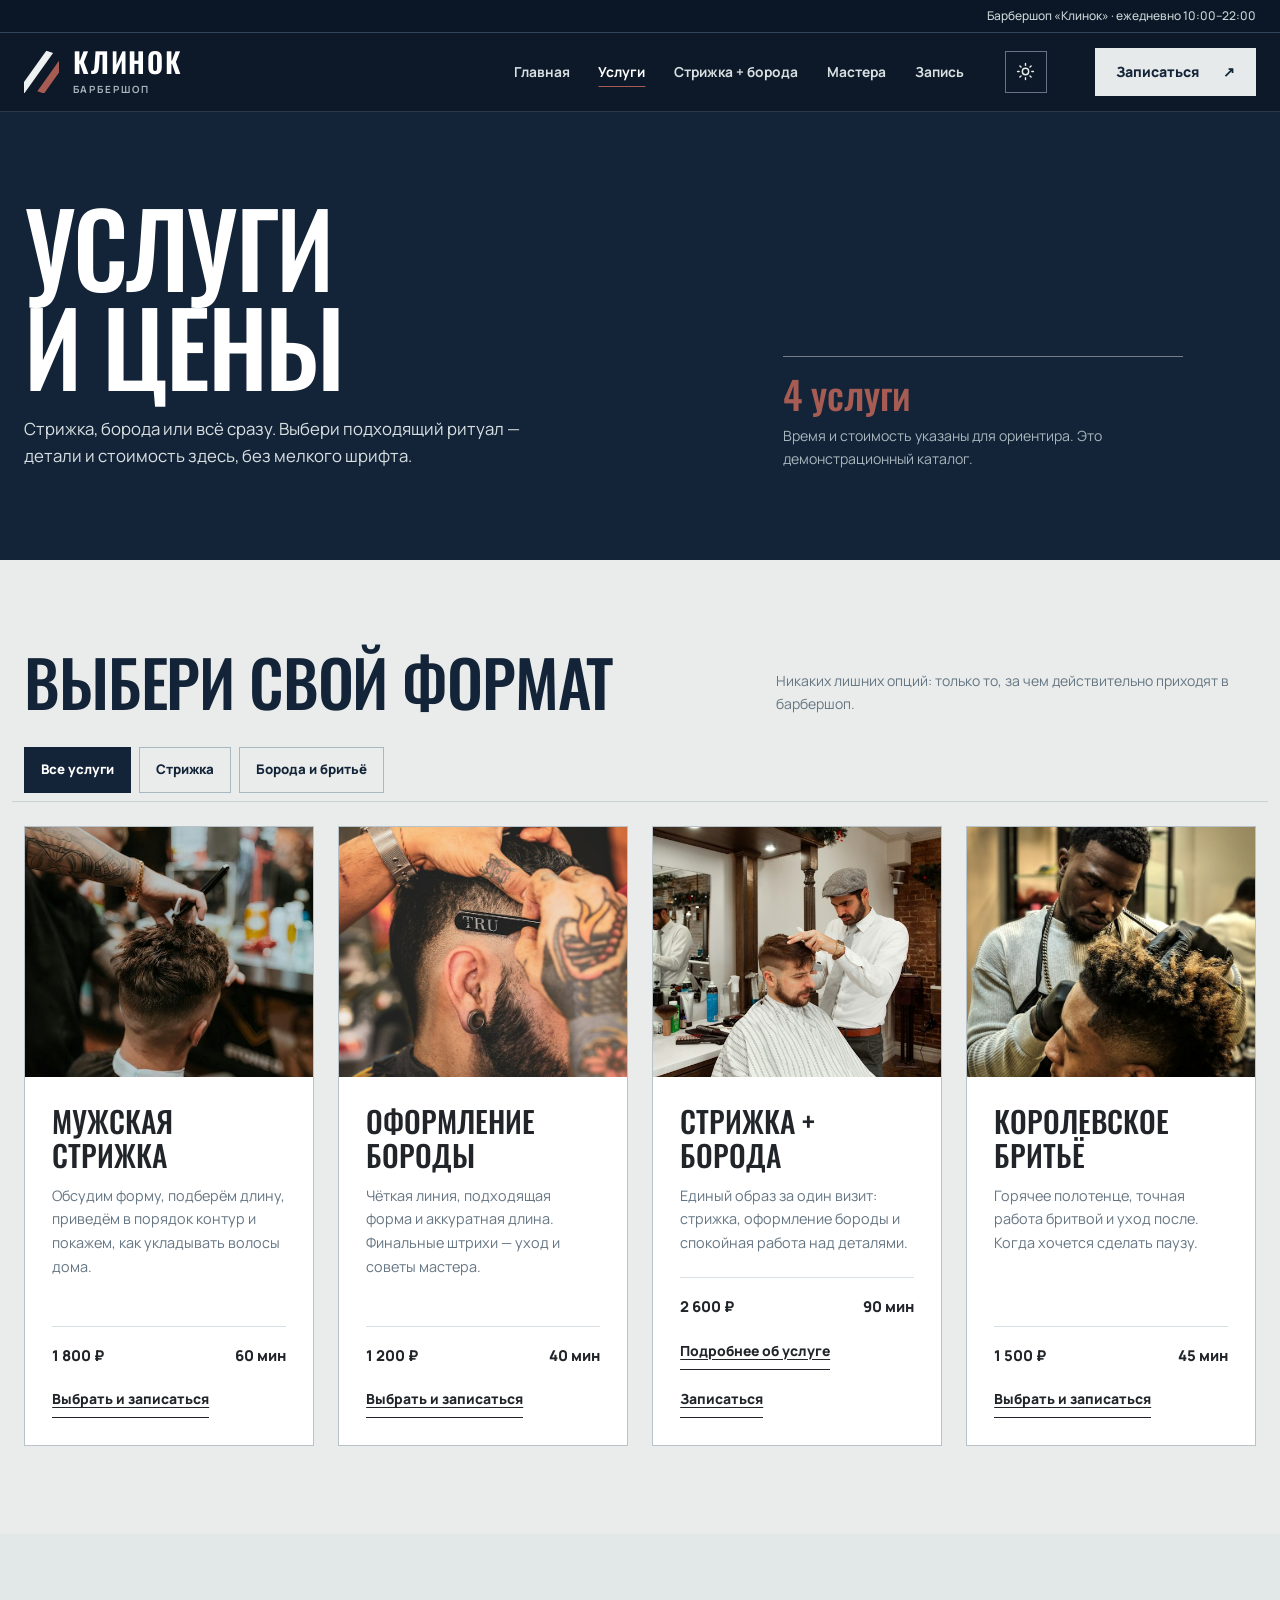
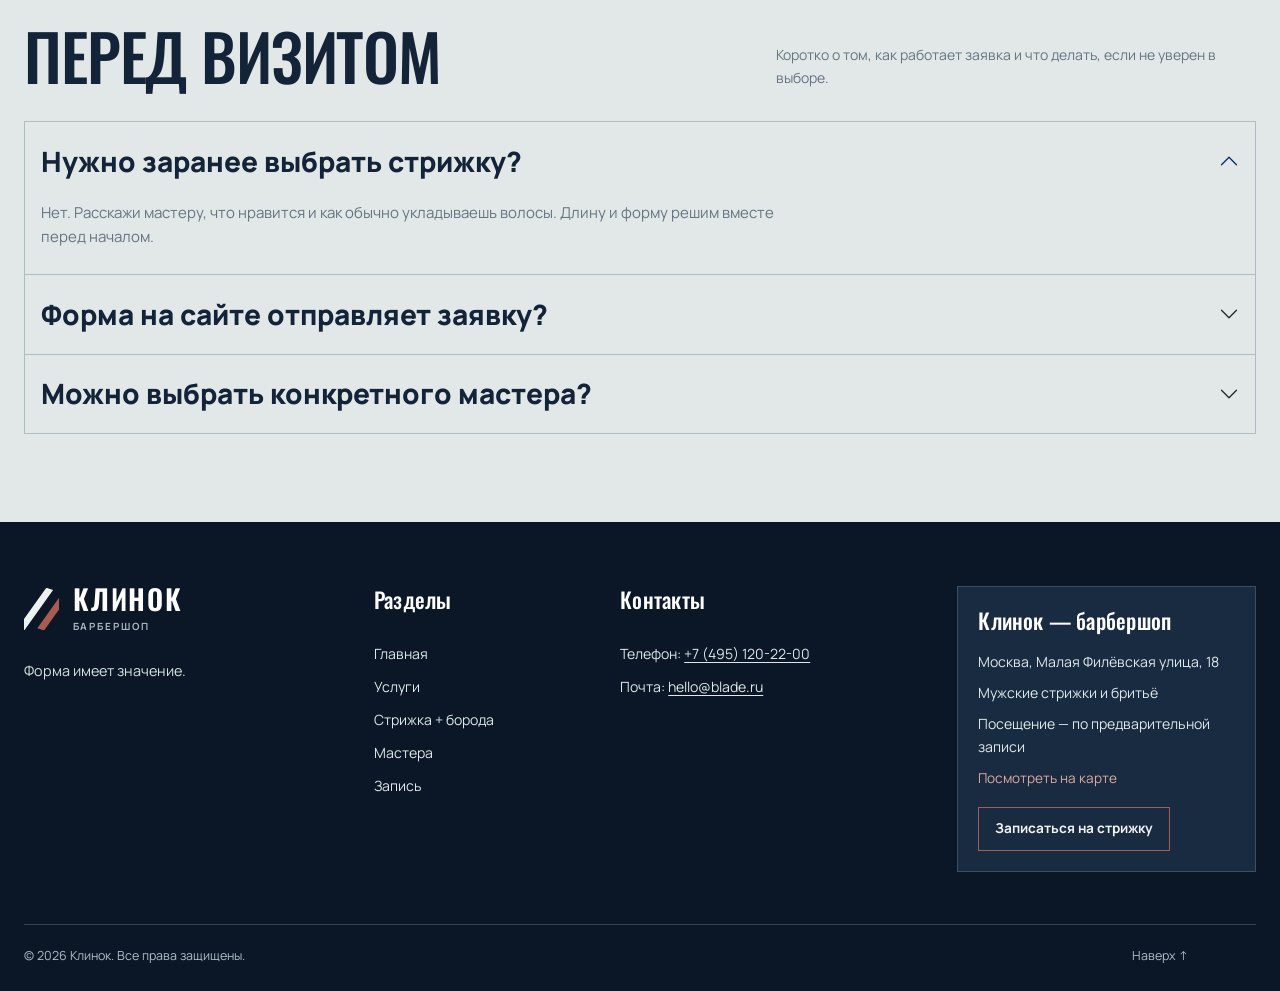
==== catalog.html @ 82a4c3b9 "Добавить график работы над навигацией" ====
<!doctype html>
<html lang="ru">
  <head>
    <meta charset="utf-8" />
    <meta name="viewport" content="width=device-width, initial-scale=1" />
    <meta name="theme-color" content="#102033" />
    <meta
      name="description"
      content="Услуги барбершопа Клинок: стрижка, борода, комплекс и бритьё. Выберите услугу и оставьте заявку на запись."
    />
    <title>Услуги и цены — Клинок</title>
    <script>
      try {
        const requested = new URLSearchParams(location.search).get("theme");
        document.documentElement.dataset.theme =
          requested === "light" || requested === "dark"
            ? requested
            : localStorage.getItem("klinok-theme") === "light" ? "light" : "dark";
      } catch {
        document.documentElement.dataset.theme = "dark";
      }
    </script>
    <link rel="preconnect" href="https://fonts.googleapis.com" />
    <link rel="preconnect" href="https://fonts.gstatic.com" crossorigin />
    <link
      href="https://fonts.googleapis.com/css2?family=Manrope:wght@400;500;600;700;800&family=Oswald:wght@400;500;600;700&display=swap"
      rel="stylesheet"
    />
    <link
      href="https://cdn.jsdelivr.net/npm/bootstrap@5.3.3/dist/css/bootstrap.min.css"
      rel="stylesheet"
    />
    <link rel="stylesheet" href="styles.css" />
    <link rel="stylesheet" href="pages.css" />
    <link rel="stylesheet" href="footer-map.css" />
    <link rel="stylesheet" href="theme.css" />
    <script
      src="https://cdn.jsdelivr.net/npm/bootstrap@5.3.3/dist/js/bootstrap.bundle.min.js"
      defer
    ></script>
    <script src="app.js" defer></script>
  </head>
  <body class="inner-page" id="top">
    <a class="skip-link" href="#main">Перейти к содержимому</a>
    <header class="site-header">
      <div class="hours-strip">
        <p class="hours-strip-inner page-shell">Барбершоп «Клинок» · ежедневно 10:00–22:00</p>
      </div>
      <nav
        class="navbar navbar-expand-lg page-shell"
        aria-label="Основная навигация"
      >
        <div class="container-fluid">
          <a
            class="brand navbar-brand"
            href="index.html"
            aria-label="Клинок — на главную"
            ><span class="brand-mark" aria-hidden="true"></span
            ><span class="brand-type"
              ><strong>КЛИНОК</strong><small>барбершоп</small></span
            ></a
          ><button
            class="navbar-toggler"
            type="button"
            data-bs-toggle="collapse"
            data-bs-target="#site-navigation"
            aria-controls="site-navigation"
            aria-expanded="false"
            aria-label="Открыть меню"
          >
            <span class="navbar-toggler-icon"></span>
          </button>
          <div class="collapse navbar-collapse" id="site-navigation">
            <ul class="navbar-nav ms-auto">
              <li class="nav-item">
                <a class="nav-link" href="index.html">Главная</a>
              </li>
              <li class="nav-item">
                <a class="nav-link" href="catalog.html" aria-current="page"
                  >Услуги</a
                >
              </li>
              <li class="nav-item">
                <a class="nav-link" href="product.html">Стрижка + борода</a>
              </li>
              <li class="nav-item">
                <a class="nav-link" href="masters.html">Мастера</a>
              </li>
              <li class="nav-item">
                <a class="nav-link" href="order.html">Запись</a>
              </li>
            </ul>
            <a class="nav-book" href="order.html"
              >Записаться <span aria-hidden="true">↗</span></a
            >
          </div>
        </div>
      </nav>
    </header>
    <main id="main">
      <section class="page-intro" aria-labelledby="page-title">
        <div class="page-shell page-intro-grid">
          <div>
            <h1 id="page-title">Услуги<br />и цены</h1>
            <p>
              Стрижка, борода или всё сразу. Выбери подходящий ритуал — детали и
              стоимость здесь, без мелкого шрифта.
            </p>
          </div>
          <div class="intro-aside">
            <strong>4 услуги</strong>Время и стоимость указаны для ориентира.
            Это демонстрационный каталог.
          </div>
        </div>
      </section>
      <section class="section-space" aria-labelledby="catalog-title">
        <div class="page-shell">
          <div class="section-heading">
            <h2 id="catalog-title">Выбери свой формат</h2>
            <p>
              Никаких лишних опций: только то, за чем действительно приходят в
              барбершоп.
            </p>
          </div>
          <div class="service-filters" role="group" aria-label="Фильтр услуг">
            <button
              class="filter-button active"
              type="button"
              data-filter="all"
              aria-pressed="true"
            >
              Все услуги</button
            ><button
              class="filter-button"
              type="button"
              data-filter="hair"
              aria-pressed="false"
            >
              Стрижка</button
            ><button
              class="filter-button"
              type="button"
              data-filter="beard"
              aria-pressed="false"
            >
              Борода и бритьё
            </button>
          </div>
          <div class="service-list row g-4">
            <div class="col-md-6 col-xl-3" data-category="hair">
              <article class="card service-card">
                <img
                  src="assets/work-1.jpg"
                  alt="Пример короткой мужской стрижки; иллюстративное фото"
                  loading="lazy"
                />
                <div class="card-body">
                  <h3>Мужская стрижка</h3>
                  <p>
                    Обсудим форму, подберём длину, приведём в порядок контур и
                    покажем, как укладывать волосы дома.
                  </p>
                  <div class="card-meta">
                    <span>1 800 ₽</span><span>60 мин</span>
                  </div>
                  <div class="card-actions">
                    <a class="text-link" href="order.html?service=haircut"
                      >Выбрать и записаться</a
                    >
                  </div>
                </div>
              </article>
            </div>
            <div class="col-md-6 col-xl-3" data-category="beard">
              <article class="card service-card">
                <img
                  src="assets/work-2.jpg"
                  alt="Пример оформления бороды; иллюстративное фото"
                  loading="lazy"
                />
                <div class="card-body">
                  <h3>Оформление бороды</h3>
                  <p>
                    Чёткая линия, подходящая форма и аккуратная длина. Финальные
                    штрихи — уход и советы мастера.
                  </p>
                  <div class="card-meta">
                    <span>1 200 ₽</span><span>40 мин</span>
                  </div>
                  <div class="card-actions">
                    <a class="text-link" href="order.html?service=beard"
                      >Выбрать и записаться</a
                    >
                  </div>
                </div>
              </article>
            </div>
            <div class="col-md-6 col-xl-3" data-category="hair beard">
              <article class="card service-card">
                <img
                  src="assets/work-3.jpg"
                  alt="Пример стрижки и оформления бороды; иллюстративное фото"
                  loading="lazy"
                />
                <div class="card-body">
                  <h3>Стрижка + борода</h3>
                  <p>
                    Единый образ за один визит: стрижка, оформление бороды и
                    спокойная работа над деталями.
                  </p>
                  <div class="card-meta">
                    <span>2 600 ₽</span><span>90 мин</span>
                  </div>
                  <div class="card-actions">
                    <a class="text-link" href="product.html"
                      >Подробнее об услуге</a
                    ><a class="text-link" href="order.html?service=combo"
                      >Записаться</a
                    >
                  </div>
                </div>
              </article>
            </div>
            <div class="col-md-6 col-xl-3" data-category="beard">
              <article class="card service-card">
                <img
                  src="assets/work-4.jpg"
                  alt="Пример бритья и ухода; иллюстративное фото"
                  loading="lazy"
                />
                <div class="card-body">
                  <h3>Королевское бритьё</h3>
                  <p>
                    Горячее полотенце, точная работа бритвой и уход после. Когда
                    хочется сделать паузу.
                  </p>
                  <div class="card-meta">
                    <span>1 500 ₽</span><span>45 мин</span>
                  </div>
                  <div class="card-actions">
                    <a class="text-link" href="order.html?service=shave"
                      >Выбрать и записаться</a
                    >
                  </div>
                </div>
              </article>
            </div>
          </div>
        </div>
      </section>
      <section class="faq-band section-space" aria-labelledby="faq-title">
        <div class="page-shell">
          <div class="section-heading">
            <h2 id="faq-title">Перед визитом</h2>
            <p>
              Коротко о том, как работает заявка и что делать, если не уверен в
              выборе.
            </p>
          </div>
          <div class="accordion" id="service-faq">
            <div class="accordion-item">
              <h3 class="accordion-header">
                <button
                  class="accordion-button"
                  type="button"
                  data-bs-toggle="collapse"
                  data-bs-target="#faq-one"
                  aria-expanded="true"
                  aria-controls="faq-one"
                >
                  Нужно заранее выбрать стрижку?
                </button>
              </h3>
              <div
                id="faq-one"
                class="accordion-collapse collapse show"
                data-bs-parent="#service-faq"
              >
                <div class="accordion-body">
                  Нет. Расскажи мастеру, что нравится и как обычно укладываешь
                  волосы. Длину и форму решим вместе перед началом.
                </div>
              </div>
            </div>
            <div class="accordion-item">
              <h3 class="accordion-header">
                <button
                  class="accordion-button collapsed"
                  type="button"
                  data-bs-toggle="collapse"
                  data-bs-target="#faq-two"
                  aria-expanded="false"
                  aria-controls="faq-two"
                >
                  Форма на сайте отправляет заявку?
                </button>
              </h3>
              <div
                id="faq-two"
                class="accordion-collapse collapse"
                data-bs-parent="#service-faq"
              >
                <div class="accordion-body">
                  Нет. Форма показывает интерфейс записи. Чтобы записаться,
                  позвони нам по номеру +7 (495) 120-22-00.
                </div>
              </div>
            </div>
            <div class="accordion-item">
              <h3 class="accordion-header">
                <button
                  class="accordion-button collapsed"
                  type="button"
                  data-bs-toggle="collapse"
                  data-bs-target="#faq-three"
                  aria-expanded="false"
                  aria-controls="faq-three"
                >
                  Можно выбрать конкретного мастера?
                </button>
              </h3>
              <div
                id="faq-three"
                class="accordion-collapse collapse"
                data-bs-parent="#service-faq"
              >
                <div class="accordion-body">
                  Да. Посмотри страницу <a href="masters.html">мастеров</a> и
                  укажи нужного человека в форме заявки.
                </div>
              </div>
            </div>
          </div>
        </div>
      </section>
    </main>
    <footer class="footer site-footer" id="contacts">
      <div class="page-shell">
        <div class="footer-top">
          <div class="footer-identity">
            <a class="brand footer-brand" href="index.html" aria-label="Клинок — на главную"
              ><span class="brand-mark" aria-hidden="true"></span
              ><span class="brand-type"><strong>КЛИНОК</strong><small>барбершоп</small></span></a>
            <p>Форма имеет значение.</p>
          </div>
          <nav class="footer-links" aria-label="Навигация внизу страницы">
            <h2>Разделы</h2>
            <a href="index.html">Главная</a>
            <a href="catalog.html">Услуги</a>
            <a href="product.html">Стрижка + борода</a>
            <a href="masters.html">Мастера</a>
            <a href="order.html">Запись</a>
          </nav>
          <div class="footer-contact">
            <h2>Контакты</h2>
            <p>Телефон: <a href="tel:+74951202200">+7 (495) 120-22-00</a></p>
            <p>Почта: <a href="mailto:hello@blade.ru">hello@blade.ru</a></p>
          </div>
          <div class="footer-address footer-visit-card">
            <h2>Клинок — барбершоп</h2>
            <p>Москва, Малая Филёвская улица, 18</p>
            <p>Мужские стрижки и бритьё</p>
            <p>Посещение — по предварительной записи</p>
            <a class="footer-map-link" href="index.html#location">Посмотреть на карте</a>
            <a class="footer-cta" href="tel:+74951202200">Записаться на стрижку</a>
          </div>
        </div>
        <div class="footer-bottom">
          <span>© <span id="year">2026</span> Клинок. Все права защищены.</span>
          <a href="#top">Наверх ↑</a>
        </div>
      </div>
    </footer>
    <button
      class="back-to-top"
      id="back-to-top"
      type="button"
      aria-label="Вернуться наверх"
    >
      ↑
    </button>
  </body>
</html>
---- styles.css ----
:root {
  --ink: #142438;
  --ink-deep: #0d1928;
  --ink-soft: #263c52;
  --paper: #e9eceb;
  --paper-bright: #f6f7f5;
  --steel: #a9b6bd;
  --muted: #657582;
  --line: #cbd2d3;
  --accent: #a65c52;
  --white: #fff;
  --display: "Oswald", "Arial Narrow", Impact, sans-serif;
  --body: "Manrope", Arial, sans-serif;
}
*,
*::before,
*::after {
  box-sizing: border-box;
}
html {
  scroll-behavior: smooth;
  scroll-padding-top: 82px;
}
body {
  margin: 0;
  background: var(--paper);
  color: var(--ink);
  font-family: var(--body);
  font-size: 15px;
  line-height: 1.65;
  overflow-x: hidden;
}
button,
input,
select {
  font: inherit;
}
a {
  color: inherit;
  text-decoration: none;
}
button {
  cursor: pointer;
}
img {
  max-width: 100%;
  display: block;
}
::selection {
  background: var(--accent);
  color: #fff;
}
:focus-visible {
  outline: 3px solid var(--accent) !important;
  outline-offset: 4px;
}
.shell {
  width: min(100% - 64px, 1280px);
  margin-inline: auto;
}
.skip-link {
  position: fixed;
  top: -80px;
  left: 16px;
  z-index: 10000;
  padding: 10px 16px;
  background: #fff;
  color: var(--ink);
}
.skip-link:focus {
  top: 12px;
}
.site-header {
  position: sticky;
  top: 0;
  z-index: 100;
  background: var(--ink-deep);
  color: #f2f3f0;
  border-bottom: 1px solid rgba(255, 255, 255, 0.13);
}
.site-header .hours-strip {
  background: #0b1726;
  border-bottom: 1px solid #31465b;
  color: #cbd4d7;
}
.site-header .hours-strip-inner {
  display: flex;
  align-items: center;
  justify-content: flex-end;
  min-height: 32px;
  margin-bottom: 0;
  padding-block: 5px;
  font: 500 12px/1.4 var(--body);
}
.site-header .navbar {
  min-height: 78px;
  padding: 0;
}
.header-inner {
  padding: 0 !important;
  gap: 30px;
}
.brand {
  display: inline-flex;
  align-items: center;
  gap: 12px;
  width: max-content;
  white-space: nowrap;
  color: #fff !important;
}
.site-header .navbar-brand {
  margin-right: 0;
  padding: 0;
}
.brand-mark {
  width: 35px;
  height: 42px;
  position: relative;
  display: inline-block;
  flex: none;
  overflow: hidden;
}
.brand-mark span {
  position: absolute;
  display: block;
  width: 8px;
  height: 43px;
  top: 0;
  background: #edf1f1;
  transform: skew(-23deg) rotate(16deg);
}
.brand-mark span:first-child {
  left: 7px;
}
.brand-mark span:last-child {
  left: 24px;
  height: 33px;
  top: 9px;
  background: var(--accent);
}
.brand-type {
  display: flex;
  flex-direction: column;
  align-items: flex-start;
  line-height: 1;
}
.brand-type strong {
  font: 600 28px/0.95 var(--display);
  letter-spacing: 0.085em;
}
.brand-type small {
  font-size: 9px;
  font-weight: 700;
  letter-spacing: 0.29em;
  margin-top: 6px;
  color: #a8b6bd;
  text-transform: uppercase;
}
.site-header .navbar-collapse {
  gap: 28px;
}
.primary-nav {
  align-items: center;
  gap: 26px;
}
.site-header .primary-nav .nav-link {
  color: #c3ccd0;
  padding: 8px 0;
  font-size: 12px;
  font-weight: 700;
  white-space: nowrap;
  transition: color 0.2s;
}
.site-header .primary-nav .nav-link:hover,
.site-header .primary-nav .nav-link.active {
  color: #fff;
}
.site-header .primary-nav .nav-link.active {
  box-shadow: 0 2px 0 var(--accent);
}
.header-book {
  display: inline-flex;
  align-items: center;
  justify-content: center;
  gap: 25px;
  min-height: 43px;
  padding: 0 18px;
  background: #e6eaea;
  color: var(--ink);
  font-weight: 800;
  font-size: 12px;
  white-space: nowrap;
  transition: background 0.2s;
}
.header-book:hover {
  background: #fff;
  color: var(--ink);
}
.header-book span {
  font-size: 19px;
  font-weight: 400;
  line-height: 1;
}
.site-header .navbar-toggler {
  border: 1px solid #596978;
  border-radius: 0;
  padding: 7px 10px;
}
.hero {
  height: min(790px, calc(100svh - 78px));
  min-height: 620px;
  position: relative;
  overflow: hidden;
  color: #fff;
  background: var(--ink-deep);
}
.hero-image {
  position: absolute;
  inset: 0 0 0 39%;
  background: url("assets/hero.jpg") center 46% / cover no-repeat;
  clip-path: polygon(10% 0, 100% 0, 100% 100%, 0 100%);
}
.hero-shade {
  position: absolute;
  inset: 0;
  background: linear-gradient(
    90deg,
    #142438 0%,
    #142438 29%,
    rgba(20, 36, 56, 0.9) 43%,
    rgba(20, 36, 56, 0.44) 65%,
    rgba(12, 19, 27, 0.08) 100%
  );
}
.hero::after {
  content: "";
  position: absolute;
  inset: -20% auto -20% 50%;
  width: 1px;
  background: rgba(255, 255, 255, 0.22);
  transform: rotate(13deg);
  pointer-events: none;
}
.hero-inner {
  position: relative;
  height: 100%;
  display: flex;
  align-items: center;
}
.hero-copy {
  position: relative;
  z-index: 2;
  padding: 0 0 34px;
  max-width: 820px;
}
.hero-intro {
  font-weight: 700;
  font-size: 13px;
  letter-spacing: 0.02em;
  color: #d5dcdd;
  margin: 0 0 24px;
  padding-left: 38px;
  position: relative;
}
.hero-intro::before {
  content: "";
  position: absolute;
  top: 50%;
  left: 0;
  width: 24px;
  height: 2px;
  background: var(--accent);
}
.hero h1 {
  font: 600 clamp(72px, 9vw, 144px) / 0.98 var(--display);
  letter-spacing: -0.025em;
  margin: 0;
  max-width: 850px;
  text-shadow: 0 3px 25px rgba(0, 0, 0, 0.14);
}
.hero h1 span {
  color: transparent;
  -webkit-text-stroke: 1.5px #f3f4f1;
  text-shadow: none;
}
.hero-description {
  max-width: 460px;
  color: #d2dadc;
  font-size: 16px;
  line-height: 1.65;
  margin: 32px 0 32px;
}
.hero-actions {
  display: flex;
  align-items: center;
  gap: 30px;
  flex-wrap: wrap;
}
.button {
  display: inline-flex;
  justify-content: space-between;
  align-items: center;
  gap: 30px;
  min-height: 54px;
  padding: 0 23px;
  font-weight: 800;
  font-size: 13px;
  line-height: 1.2;
  border: 1px solid transparent;
  transition:
    background 0.2s,
    color 0.2s,
    transform 0.2s;
}
.button:hover {
  transform: translateY(-2px);
}
.button span {
  font-size: 21px;
  font-weight: 400;
}
.button-light {
  color: var(--ink);
  background: #edf0ee;
}
.button-light:hover {
  color: var(--ink);
  background: #fff;
}
.button-dark {
  color: #fff;
  background: var(--ink);
  border-color: var(--ink);
}
.button-dark:hover {
  background: var(--ink-soft);
  color: #fff;
}
.text-link {
  display: inline-flex;
  gap: 15px;
  align-items: center;
  font-weight: 800;
  font-size: 13px;
  border-bottom: 1px solid currentColor;
  padding-bottom: 6px;
  transition: color 0.2s;
}
.text-link:hover {
  color: var(--accent);
}
.text-link span {
  font-size: 18px;
  line-height: 1;
}
.hero-rail {
  position: absolute;
  right: 0;
  top: 50%;
  transform: translateY(-50%);
  z-index: 2;
  writing-mode: vertical-rl;
  display: flex;
  align-items: center;
  gap: 22px;
  color: #e2e7e4;
  font-size: 10px;
  font-weight: 800;
  letter-spacing: 0.16em;
}
.rail-line {
  width: 1px;
  height: 56px;
  background: #e2e7e4;
}
.hero-bottom {
  position: absolute;
  left: 50%;
  bottom: 23px;
  transform: translateX(-50%);
  z-index: 2;
  display: flex;
  justify-content: space-between;
  color: #c8d0d1;
  font-size: 10px;
  font-weight: 800;
  letter-spacing: 0.08em;
}
.hero-bottom span span {
  margin-left: 8px;
  font-size: 16px;
}
.section-pad {
  padding: 112px 0;
}
.section-heading {
  display: flex;
  align-items: end;
  justify-content: space-between;
  gap: 40px;
  margin-bottom: 52px;
}
.section-kicker {
  display: flex;
  align-items: center;
  gap: 14px;
  font-weight: 800;
  font-size: 12px;
  margin: 0 0 22px;
  color: var(--accent);
}
.section-kicker::before {
  content: "";
  width: 22px;
  height: 2px;
  background: currentColor;
}
.section-heading h2,
.about h2 {
  font: 500 clamp(42px, 4.6vw, 72px) / 1.1 var(--display);
  letter-spacing: -0.018em;
  margin: 0;
}
.section-heading > p {
  max-width: 325px;
  color: var(--muted);
  margin: 0 0 6px;
  font-size: 14px;
}
.services {
  background: var(--paper-bright);
}
.services-heading {
  margin-bottom: 44px;
}
.service-list {
  border-top: 1px solid var(--line);
}
.service-item {
  display: grid;
  grid-template-columns: 64px minmax(0, 1fr) 175px 48px;
  align-items: center;
  gap: 20px;
  min-height: 122px;
  padding: 22px 0;
  border-bottom: 1px solid var(--line);
  transition:
    padding 0.25s,
    background 0.25s;
}
.service-item:hover {
  padding-inline: 15px;
  background: #eef1f0;
}
.service-number {
  font: 500 15px var(--display);
  color: var(--accent);
  align-self: start;
  padding-top: 11px;
}
.service-main h3 {
  font: 500 clamp(25px, 2.4vw, 35px) / 1.15 var(--display);
  margin: 0 0 7px;
}
.service-main p {
  color: var(--muted);
  font-size: 13px;
  margin: 0;
}
.service-meta {
  display: flex;
  flex-direction: column;
  align-items: flex-end;
  gap: 2px;
}
.service-meta span {
  font-size: 12px;
  color: var(--muted);
}
.service-meta strong {
  font: 500 24px var(--display);
  white-space: nowrap;
}
.service-pick,
.master-pick {
  border: 1px solid var(--ink);
  width: 43px;
  height: 43px;
  display: grid;
  place-items: center;
  background: transparent;
  color: var(--ink);
  font-size: 23px;
  line-height: 1;
  transition:
    background 0.2s,
    color 0.2s;
}
.service-pick:hover,
.master-pick:hover {
  background: var(--ink);
  color: #fff;
}
.services-note {
  font-size: 12px;
  color: var(--muted);
  margin: 18px 0 0;
}
.about {
  display: grid;
  grid-template-columns: 1fr 1fr;
  min-height: 620px;
  background: var(--ink);
  color: #f0f3f1;
}
.about-photo {
  min-height: 580px;
  position: relative;
  overflow: hidden;
}
.about-photo img {
  width: 100%;
  height: 100%;
  object-fit: cover;
}
.about-photo::after {
  content: "";
  position: absolute;
  inset: 0;
  background: linear-gradient(90deg, transparent 70%, rgba(20, 36, 56, 0.25));
}
.about-content {
  display: flex;
  align-items: center;
  padding: 80px clamp(45px, 7vw, 120px);
}
.about-content-inner {
  max-width: 570px;
}
.about h2 {
  font-size: clamp(46px, 4.5vw, 70px);
}
.about h2 em {
  font-style: normal;
  color: var(--steel);
}
.about-content-inner > p:not(.section-kicker) {
  max-width: 480px;
  margin: 30px 0;
  color: #c5cfd2;
  font-size: 14px;
  line-height: 1.9;
}
.about-signature {
  display: flex;
  gap: 18px;
  align-items: center;
  margin: 0 0 42px;
  color: #e1e6e7;
  font-size: 12px;
  font-weight: 700;
  line-height: 1.7;
}
.signature-line {
  width: 34px;
  height: 1px;
  background: var(--accent);
}
.about .text-link {
  color: #f2f4f2;
}
.masters {
  background: var(--paper);
}
.master-grid {
  display: grid;
  grid-template-columns: repeat(3, minmax(0, 1fr));
  gap: 22px;
}
.master-card {
  min-width: 0;
}
.master-art {
  height: 350px;
  background: var(--ink);
}
.master-art img {
  display: block;
  width: 100%;
  height: 100%;
  object-fit: cover;
  object-position: center 34%;
  filter: grayscale(100%);
}
.master-photo-note {
  margin: 1.25rem 0 0;
  color: var(--muted);
  font-size: 0.8rem;
}
.master-info {
  padding: 22px 0;
  display: flex;
  justify-content: space-between;
  align-items: center;
  gap: 12px;
  border-bottom: 1px solid #b8c3c7;
}
.master-info h3 {
  font: 500 29px var(--display);
  margin: 0;
}
.master-info p {
  font-size: 12px;
  color: var(--muted);
  margin: 3px 0 0;
}
.works {
  background: var(--ink-deep);
  color: #f1f3f0;
}
.works .section-heading > p {
  color: #b0bdc3;
}
.work-grid {
  display: grid;
  grid-template-columns: 1.35fr 1fr 1fr;
  grid-template-rows: 240px 240px;
  gap: 15px;
}
.work-tile {
  position: relative;
  border: 0;
  padding: 0;
  overflow: hidden;
  background: #26394b;
  text-align: left;
  color: #fff;
}
.work-tile-large {
  grid-row: span 2;
}
.work-tile img {
  width: 100%;
  height: 100%;
  object-fit: cover;
  transition: transform 0.45s;
  filter: saturate(0.7);
}
.work-tile:hover img {
  transform: scale(1.045);
  filter: saturate(0.95);
}
.work-tile::after {
  content: "";
  position: absolute;
  inset: 40% 0 0;
  background: linear-gradient(transparent, rgba(6, 13, 20, 0.75));
  pointer-events: none;
}
.work-tile > span {
  position: absolute;
  bottom: 21px;
  left: 23px;
  right: 23px;
  z-index: 1;
  display: flex;
  justify-content: space-between;
  font-weight: 800;
  font-size: 13px;
}
.work-tile > span span {
  font-size: 22px;
  line-height: 1;
}
.booking {
  background: #d7dedf;
}
.booking-layout {
  display: grid;
  grid-template-columns: 1fr 1fr;
  gap: 10%;
  align-items: center;
}
.booking-copy h2 {
  font: 600 clamp(75px, 9vw, 140px) / 1 var(--display);
  margin: 0 0 25px;
  letter-spacing: -0.03em;
}
.booking-copy > p:not(.section-kicker) {
  max-width: 460px;
  font-size: 16px;
  color: #425769;
  line-height: 1.8;
}
.booking-detail {
  display: flex;
  gap: 16px;
  align-items: flex-start;
  margin-top: 55px;
  font-size: 12px;
  color: #536576;
  line-height: 1.7;
}
.detail-dash {
  width: 25px;
  height: 2px;
  background: var(--accent);
  margin-top: 9px;
  flex: none;
}
.booking-panel {
  min-height: 360px;
  background: var(--ink);
  color: #fff;
  padding: 36px 40px;
  position: relative;
  display: flex;
  flex-direction: column;
  align-items: flex-start;
  justify-content: space-between;
  overflow: hidden;
}
.booking-panel-index {
  font-size: 11px;
  font-weight: 800;
  letter-spacing: 0.1em;
  color: #b9c4c8;
}
.booking-panel-mark {
  position: absolute;
  right: 10%;
  top: -12%;
  height: 116%;
  width: 38%;
  opacity: 0.13;
  transform: rotate(15deg);
}
.booking-panel-mark span {
  position: absolute;
  width: 32px;
  height: 100%;
  background: white;
  transform: skew(-25deg);
}
.booking-panel-mark span + span {
  left: 85px;
}
.booking-panel p {
  font: 500 clamp(30px, 3.4vw, 50px) / 1.15 var(--display);
  margin: 25px 0;
  z-index: 1;
}
.booking-panel .button {
  z-index: 1;
}
.footer {
  background: #0a1523;
  color: #e7ecea;
  padding: 65px 0 25px;
}
.footer-top {
  display: grid;
  grid-template-columns: 1.4fr 0.7fr 1fr;
  gap: 48px;
  padding-bottom: 55px;
}
.footer-brand .brand-type strong {
  font-size: 32px;
}
.footer-top > div:first-child > p {
  font-size: 13px;
  color: #a2b1bb;
  margin: 23px 0 0;
}
.footer-links {
  display: flex;
  flex-direction: column;
  gap: 10px;
  font-size: 12px;
  font-weight: 700;
}
.footer-links a:hover,
.footer-contact a:hover,
.footer-bottom a:hover {
  color: #fff;
  text-decoration: underline;
  text-underline-offset: 5px;
}
.footer-contact {
  display: flex;
  flex-direction: column;
  gap: 10px;
  font-size: 13px;
}
.footer-contact span {
  color: #9caeb7;
}
.footer-contact a {
  max-width: 230px;
  font: 500 25px/1.25 var(--display);
}
.footer-bottom {
  border-top: 1px solid #344352;
  padding-top: 22px;
  display: flex;
  justify-content: space-between;
  gap: 20px;
  color: #9aaab3;
  font-size: 11px;
}
.back-to-top {
  position: fixed;
  right: 25px;
  bottom: 25px;
  z-index: 60;
  width: 47px;
  height: 47px;
  border: 1px solid #91a0a9;
  background: var(--ink);
  color: #fff;
  font-size: 24px;
  line-height: 1;
  opacity: 0;
  pointer-events: none;
  transform: translateY(10px);
  transition:
    opacity 0.2s,
    transform 0.2s;
}
.back-to-top.is-visible {
  opacity: 1;
  pointer-events: auto;
  transform: none;
}
.back-to-top:hover {
  background: var(--ink-soft);
}
.gallery-dialog {
  border: 0;
  padding: 20px;
  background: var(--ink-deep);
  color: #fff;
  max-width: min(900px, calc(100vw - 36px));
  max-height: calc(100vh - 36px);
  box-shadow: 0 20px 60px #0008;
}
.gallery-dialog::backdrop {
  background: #06101ccc;
}
.gallery-dialog img {
  max-height: 72vh;
  width: auto;
  max-width: 100%;
  object-fit: contain;
  margin: auto;
}
.gallery-dialog p {
  margin: 12px 80px 0 0;
  font-size: 13px;
}
.gallery-close,
.gallery-controls button {
  background: transparent;
  border: 1px solid #84929d;
  color: #fff;
  width: 38px;
  height: 38px;
  font-size: 23px;
  line-height: 1;
}
.gallery-close {
  position: absolute;
  top: 20px;
  right: 20px;
}
.gallery-controls {
  display: flex;
  gap: 8px;
  position: absolute;
  right: 20px;
  bottom: 14px;
}
@media (max-width: 1100px) {
  .primary-nav {
    gap: 15px;
  }
  .site-header .navbar-collapse {
    gap: 15px;
  }
  .site-header .primary-nav .nav-link {
    font-size: 11px;
  }
  .header-book {
    gap: 10px;
    padding: 0 12px;
  }
  .hero h1 {
    font-size: clamp(66px, 9.2vw, 110px);
  }
}
@media (max-width: 991px) {
  .site-header .navbar {
    min-height: 68px;
  }
  .site-header .navbar-collapse {
    padding: 16px 0 23px;
    border-top: 1px solid #31465b;
    margin-top: 10px;
  }
  .primary-nav {
    align-items: flex-start;
    gap: 4px;
  }
  .site-header .primary-nav .nav-link {
    font-size: 14px;
    padding: 9px 0;
  }
  .site-header .primary-nav .nav-link.active {
    box-shadow: none;
    color: #fff;
  }
  .header-book {
    margin-top: 13px;
  }
  .hero {
    height: 680px;
    min-height: 0;
  }
  .hero h1 {
    font-size: clamp(66px, 11vw, 110px);
  }
  .about-content {
    padding: 55px 40px;
  }
  .about-photo {
    min-height: 520px;
  }
  .work-grid {
    grid-template-rows: 200px 200px;
  }
  .booking-layout {
    gap: 6%;
  }
}
@media (max-width: 580px) {
  .site-header .hours-strip-inner {
    justify-content: center;
    text-align: center;
  }
}
@media (max-width: 767px) {
  .shell {
    width: min(100% - 36px, 1280px);
  }
  .section-pad {
    padding: 75px 0;
  }
  .section-heading {
    align-items: start;
    flex-direction: column;
    gap: 17px;
    margin-bottom: 34px;
  }
  .section-heading > p {
    max-width: 500px;
  }
  .hero {
    height: 700px;
  }
  .hero-image {
    inset: 0;
    background-position: 54% 50%;
    clip-path: none;
    opacity: 0.62;
  }
  .hero-shade {
    background:
      linear-gradient(90deg, rgba(15, 28, 43, 0.92), rgba(15, 28, 43, 0.58)),
      linear-gradient(0deg, rgba(15, 28, 43, 0.65), transparent 45%);
  }
  .hero::after {
    display: none;
  }
  .hero h1 {
    font-size: clamp(62px, 12vw, 95px);
  }
  .hero-description {
    max-width: 440px;
  }
  .hero-rail {
    display: none;
  }
  .service-item {
    grid-template-columns: 34px 1fr 43px;
    gap: 13px;
  }
  .service-meta {
    grid-column: 2;
    grid-row: 2;
    flex-direction: row;
    align-items: center;
    gap: 14px;
  }
  .service-pick {
    grid-column: 3;
    grid-row: 1 / 3;
  }
  .service-number {
    grid-row: 1/3;
  }
  .service-item {
    min-height: 120px;
  }
  .about {
    grid-template-columns: 1fr;
  }
  .about-photo {
    min-height: 330px;
    max-height: 390px;
  }
  .about-content {
    padding: 70px 30px;
  }
  .master-grid {
    gap: 14px;
  }
  .master-art {
    height: 240px;
  }
  .work-grid {
    grid-template-columns: 1fr 1fr;
    grid-template-rows: 240px 200px 200px;
  }
  .work-tile-large {
    grid-column: span 2;
    grid-row: span 1;
  }
  .booking-layout {
    grid-template-columns: 1fr;
    gap: 40px;
  }
  .booking-copy h2 {
    font-size: 92px;
  }
  .booking-detail {
    margin-top: 30px;
  }
  .footer-top {
    grid-template-columns: 1fr 1fr;
    gap: 35px;
  }
  .footer-contact {
    grid-column: span 2;
  }
}
@media (max-width: 575px) {
  .brand-type strong {
    font-size: 24px;
  }
  .brand-mark {
    transform: scale(0.86);
    transform-origin: left center;
    margin-right: -4px;
  }
  .hero {
    height: 650px;
  }
  .hero-copy {
    padding-bottom: 30px;
  }
  .hero h1 {
    font-size: clamp(56px, 15vw, 76px);
  }
  .hero-intro {
    font-size: 11px;
    margin-bottom: 22px;
  }
  .hero-description {
    font-size: 14px;
    margin: 26px 0;
  }
  .hero-actions {
    gap: 19px;
  }
  .hero .button {
    min-height: 49px;
    padding: 0 17px;
  }
  .hero-bottom {
    font-size: 9px;
  }
  .hero-bottom span:first-child {
    max-width: 150px;
  }
  .hero-bottom span:last-child {
    white-space: nowrap;
  }
  .section-heading h2,
  .about h2 {
    font-size: clamp(40px, 11vw, 58px);
  }
  .service-item {
    gap: 10px;
  }
  .service-main h3 {
    font-size: 25px;
  }
  .service-main p {
    font-size: 12px;
  }
  .service-meta strong {
    font-size: 20px;
  }
  .service-meta span {
    font-size: 11px;
  }
  .master-grid {
    grid-template-columns: 1fr;
    gap: 35px;
  }
  .master-art {
    height: 310px;
  }
  .work-grid {
    gap: 9px;
    grid-template-rows: 260px 170px 170px;
  }
  .work-tile > span {
    left: 12px;
    right: 12px;
    bottom: 12px;
    font-size: 11px;
  }
  .work-tile > span span {
    font-size: 18px;
  }
  .booking-copy h2 {
    font-size: 72px;
  }
  .booking-panel {
    min-height: 330px;
    padding: 28px;
  }
  .footer {
    padding-top: 55px;
  }
  .footer-top {
    grid-template-columns: 1fr;
    gap: 28px;
  }
  .footer-contact {
    grid-column: auto;
  }
  .footer-bottom {
    flex-wrap: wrap;
    justify-content: flex-start;
  }
  .footer-bottom a {
    margin-left: auto;
  }
}
@media (prefers-reduced-motion: reduce) {
  html {
    scroll-behavior: auto;
  }
  *,
  *::before,
  *::after {
    transition-duration: 0.01ms !important;
    animation-duration: 0.01ms !important;
  }
}
---- pages.css ----
:root {
  --blade-ink: #102033;
  --blade-deep: #0b1726;
  --blade-steel: #536777;
  --blade-mist: #d9e0e3;
  --blade-paper: #f1f1ed;
  --blade-white: #fff;
  --blade-brass: #c5a57b;
}
* {
  box-sizing: border-box;
}
html {
  scroll-behavior: smooth;
}
body.inner-page {
  margin: 0;
  background: var(--blade-paper);
  color: var(--blade-ink);
  font-family: Manrope, Arial, sans-serif;
  line-height: 1.65;
}
body.inner-page a {
  color: inherit;
}
body.inner-page img {
  max-width: 100%;
  display: block;
}
body.inner-page button,
body.inner-page input,
body.inner-page select {
  font: inherit;
}
body.inner-page :focus-visible {
  outline: 3px solid var(--blade-brass);
  outline-offset: 3px;
}
.inner-page .skip-link {
  position: absolute;
  left: 1rem;
  top: -5rem;
  background: #fff;
  color: #102033;
  padding: 0.7rem 1rem;
  z-index: 1100;
}
.inner-page .skip-link:focus {
  top: 1rem;
}
.inner-page .page-shell {
  width: min(100% - 3rem, 1240px);
  margin-inline: auto;
}
.inner-page .site-header {
  background: var(--blade-deep);
  color: #fff;
  border-bottom: 1px solid #ffffff24;
  position: relative;
  z-index: 20;
}
.inner-page .site-header .container-fluid {
  padding: 0;
}
.inner-page .navbar {
  padding: 1rem 0;
}
.inner-page .brand {
  display: inline-flex;
  gap: 0.85rem;
  align-items: center;
  color: #fff;
  text-decoration: none;
  line-height: 1;
  flex-shrink: 0;
}
.inner-page .brand-mark {
  display: inline-flex;
  width: 35px;
  height: 35px;
  border: 1px solid var(--blade-brass);
  transform: rotate(45deg);
  align-items: center;
  justify-content: center;
}
.inner-page .brand-mark:after {
  content: "";
  height: 21px;
  width: 6px;
  background: var(--blade-brass);
  clip-path: polygon(50% 0, 100% 43%, 100% 100%, 0 100%, 0 43%);
}
.inner-page .brand-type {
  display: grid;
  gap: 0.24rem;
}
.inner-page .brand-type strong {
  font-family: Oswald, sans-serif;
  font-size: 1.55rem;
  letter-spacing: 0.07em;
  font-weight: 500;
}
.inner-page .brand-type small {
  font-size: 0.62rem;
  letter-spacing: 0.19em;
  text-transform: uppercase;
  color: var(--blade-mist);
}
.inner-page .navbar-toggler {
  border: 1px solid #ffffff6b;
  color: #fff;
  padding: 0.5rem;
}
.inner-page .navbar-toggler-icon {
  filter: invert(1) grayscale(1);
}
.inner-page .navbar-nav {
  gap: 0.2rem;
  align-items: center;
}
.inner-page .nav-link {
  color: #d9e0e3 !important;
  font-size: 0.86rem;
  font-weight: 700;
  padding: 0.65rem 0.8rem !important;
  text-decoration: none;
}
.inner-page .nav-link:hover,
.inner-page .nav-link[aria-current="page"] {
  color: #fff !important;
}
.inner-page .nav-link[aria-current="page"] {
  text-decoration: underline;
  text-decoration-color: var(--blade-brass);
  text-underline-offset: 0.55rem;
}
.inner-page .nav-book,
.inner-page .action-link {
  display: inline-flex;
  align-items: center;
  justify-content: center;
  gap: 1.5rem;
  text-decoration: none;
  font-weight: 800;
  font-size: 0.88rem;
  line-height: 1.2;
  padding: 1rem 1.3rem;
  transition:
    background-color 0.2s,
    color 0.2s;
}
.inner-page .nav-book {
  background: var(--blade-brass);
  color: var(--blade-deep);
  margin-left: 1.3rem;
}
.inner-page .nav-book:hover,
.inner-page .action-link:hover {
  background: #e0c29b;
  color: var(--blade-deep);
}
.inner-page .action-link {
  background: var(--blade-ink);
  color: #fff;
}
.inner-page .action-link-outline {
  background: transparent;
  color: var(--blade-ink);
  border: 1px solid var(--blade-ink);
}
.inner-page .action-link-light {
  background: var(--blade-brass);
  color: var(--blade-deep);
}
.inner-page .page-intro {
  background: var(--blade-ink);
  color: #fff;
  padding: 5.3rem 0 5.6rem;
  overflow: hidden;
}
.inner-page .page-intro-grid {
  display: grid;
  grid-template-columns: minmax(0, 1fr) minmax(270px, 0.68fr);
  gap: 4rem;
  align-items: end;
}
.inner-page .page-intro h1,
.inner-page .display-title {
  font-family: Oswald, Impact, sans-serif;
  text-transform: uppercase;
  font-size: clamp(3.3rem, 8vw, 7.7rem);
  line-height: 0.97;
  letter-spacing: -0.025em;
  font-weight: 500;
  margin: 0;
}
.inner-page .page-intro p {
  max-width: 34rem;
  color: #d9e0e3;
  margin: 1.2rem 0 0;
  font-size: 1.05rem;
}
.inner-page .intro-aside {
  border-top: 1px solid #ffffff69;
  padding-top: 1rem;
  color: var(--blade-mist);
  font-size: 0.88rem;
  max-width: 25rem;
}
.inner-page .intro-aside strong {
  display: block;
  font-family: Oswald, sans-serif;
  color: var(--blade-brass);
  font-weight: 500;
  font-size: 2.4rem;
  line-height: 1.1;
  margin-bottom: 0.5rem;
}
.inner-page .section-space {
  padding-block: 5.5rem;
}
.inner-page .section-heading {
  display: flex;
  justify-content: space-between;
  align-items: end;
  gap: 2rem;
  margin-bottom: 2rem;
}
.inner-page .section-heading h2,
.inner-page .block-heading {
  font-family: Oswald, sans-serif;
  text-transform: uppercase;
  line-height: 1.05;
  font-weight: 500;
  font-size: clamp(2.35rem, 5vw, 4.3rem);
  margin: 0;
}
.inner-page .section-heading p {
  max-width: 30rem;
  margin: 0;
  color: var(--blade-steel);
}
.inner-page .card {
  border-radius: 0;
  border: 1px solid #b7c2c9;
  background: #fff;
  overflow: hidden;
  box-shadow: none;
  height: 100%;
}
.inner-page .service-card img {
  height: 250px;
  width: 100%;
  object-fit: cover;
}
.inner-page .service-card .card-body {
  padding: 1.7rem;
  display: flex;
  flex-direction: column;
}
.inner-page .service-card h3 {
  font:
    500 1.85rem/1.15 Oswald,
    sans-serif;
  text-transform: uppercase;
  margin: 0 0 0.7rem;
}
.inner-page .service-card p {
  font-size: 0.9rem;
  color: var(--blade-steel);
  margin-bottom: 1.4rem;
}
.inner-page .service-card .card-meta {
  display: flex;
  justify-content: space-between;
  gap: 1rem;
  border-top: 1px solid #d9e0e3;
  padding-top: 1rem;
  margin-top: auto;
  font-weight: 800;
  font-size: 0.93rem;
}
.inner-page .service-card .card-actions {
  display: flex;
  gap: 1.15rem;
  flex-wrap: wrap;
  margin-top: 1.3rem;
}
.inner-page .text-link {
  font-size: 0.87rem;
  font-weight: 800;
  text-decoration: underline;
  text-underline-offset: 0.25em;
}
.inner-page .text-link:hover {
  color: #805e39;
}
.inner-page .featured-service {
  display: grid;
  grid-template-columns: 1.08fr 0.92fr;
  background: var(--blade-ink);
  color: #fff;
  min-height: 390px;
  margin-bottom: 1.5rem;
}
.inner-page .featured-service img {
  width: 100%;
  height: 100%;
  min-height: 390px;
  object-fit: cover;
}
.inner-page .featured-copy {
  padding: clamp(2rem, 5vw, 4.5rem);
  display: flex;
  flex-direction: column;
  align-items: start;
}
.inner-page .featured-copy h2 {
  font:
    500 clamp(2.8rem, 5vw, 5rem) / 1 Oswald,
    sans-serif;
  text-transform: uppercase;
  margin: 0 0 1rem;
}
.inner-page .featured-copy p {
  max-width: 29rem;
  color: var(--blade-mist);
}
.inner-page .featured-copy .card-meta {
  display: flex;
  gap: 2rem;
  margin: auto 0 1.2rem;
  font-weight: 800;
}
.inner-page .faq-band {
  background: #e2e7e8;
}
.inner-page .accordion {
  --bs-accordion-bg: transparent;
  --bs-accordion-border-color: #aebcc4;
  --bs-accordion-border-radius: 0;
  --bs-accordion-inner-border-radius: 0;
  --bs-accordion-btn-focus-box-shadow: none;
  --bs-accordion-active-bg: transparent;
  --bs-accordion-active-color: var(--blade-ink);
}
.inner-page .accordion-button {
  font-weight: 800;
  padding: 1.4rem 1rem;
  color: var(--blade-ink);
}
.inner-page .accordion-button:not(.collapsed) {
  box-shadow: none;
}
.inner-page .accordion-body {
  max-width: 48rem;
  color: var(--blade-steel);
  padding: 0 1rem 1.5rem;
}
.inner-page .detail-grid {
  display: grid;
  grid-template-columns: minmax(0, 1.1fr) minmax(300px, 0.9fr);
  gap: clamp(2rem, 6vw, 6rem);
  align-items: start;
}
.inner-page .detail-photo {
  aspect-ratio: 4/4.7;
  width: 100%;
  object-fit: cover;
}
.inner-page .detail-sidebar {
  position: sticky;
  top: 2rem;
}
.inner-page .detail-sidebar h1 {
  font:
    500 clamp(3.5rem, 7vw, 7rem) / 0.98 Oswald,
    sans-serif;
  text-transform: uppercase;
  margin: 1rem 0;
}
.inner-page .detail-sidebar > p {
  color: var(--blade-steel);
  max-width: 34rem;
}
.inner-page .detail-facts {
  display: flex;
  gap: 2.5rem;
  border-block: 1px solid #aebcc4;
  padding: 1.5rem 0;
  margin: 2rem 0;
}
.inner-page .detail-facts div {
  display: grid;
}
.inner-page .detail-facts span {
  color: var(--blade-steel);
  font-size: 0.8rem;
}
.inner-page .detail-facts strong {
  font:
    500 2rem Oswald,
    sans-serif;
}
.inner-page .detail-steps {
  counter-reset: step;
  list-style: none;
  padding: 0;
  margin: 2rem 0 0;
}
.inner-page .detail-steps li {
  counter-increment: step;
  display: grid;
  grid-template-columns: 2.5rem 1fr;
  gap: 1rem;
  border-top: 1px solid #b7c2c9;
  padding: 1.3rem 0;
}
.inner-page .detail-steps li:before {
  content: counter(step, decimal-leading-zero);
  font:
    500 1.15rem Oswald,
    sans-serif;
  color: #687f8d;
}
.inner-page .detail-steps strong {
  display: block;
}
.inner-page .detail-steps p {
  margin: 0.25rem 0 0;
  color: var(--blade-steel);
}
.inner-page .editorial-note {
  background: #dfe5e7;
  padding: 2.5rem;
  font-size: 1.1rem;
}
.inner-page .master-card {
  display: grid;
  grid-template-rows: 360px 1fr;
  min-height: 100%;
  background: #fff;
  border: 1px solid #bdc8ce;
}
.inner-page .master-portrait {
  position: relative;
  overflow: hidden;
  background: var(--blade-ink);
}
.inner-page .master-portrait img {
  display: block;
  height: 100%;
  width: 100%;
  object-fit: cover;
  object-position: center 30%;
  filter: grayscale(100%);
}
.inner-page .master-portrait:after {
  content: "";
  position: absolute;
  inset: 0;
  background: linear-gradient(transparent 48%, #0b17268c);
}
.inner-page .master-copy {
  padding: 1.65rem;
  display: flex;
  flex-direction: column;
}
.inner-page .master-copy h2 {
  font:
    500 2rem/1 Oswald,
    sans-serif;
  text-transform: uppercase;
  margin: 0 0 0.5rem;
}
.inner-page .master-copy p {
  color: var(--blade-steel);
  font-size: 0.91rem;
}
.inner-page .master-copy .text-link {
  margin-top: auto;
}
.inner-page .booking-layout {
  display: grid;
  grid-template-columns: minmax(260px, 0.8fr) minmax(0, 1.2fr);
  gap: clamp(2rem, 7vw, 7rem);
  align-items: start;
}
.inner-page .booking-copy {
  position: sticky;
  top: 2rem;
}
.inner-page .booking-copy h1 {
  font:
    500 clamp(3.5rem, 7vw, 7rem) / 0.98 Oswald,
    sans-serif;
  text-transform: uppercase;
  margin: 0 0 1.5rem;
}
.inner-page .booking-copy p {
  max-width: 31rem;
  color: var(--blade-steel);
}
.inner-page .booking-note {
  margin-top: 2rem;
  border-top: 1px solid #aebcc4;
  padding-top: 1.2rem;
  font-size: 0.85rem;
}
.inner-page .booking-form {
  background: #fff;
  border: 1px solid #b7c2c9;
  padding: clamp(1.5rem, 4vw, 3rem);
}
.inner-page .booking-form h2 {
  font:
    500 2.2rem Oswald,
    sans-serif;
  text-transform: uppercase;
  margin: 0 0 2rem;
}
.inner-page .form-row {
  margin-bottom: 1.3rem;
}
.inner-page .form-row label {
  display: block;
  font-size: 0.86rem;
  font-weight: 800;
  margin-bottom: 0.45rem;
}
.inner-page .form-row input,
.inner-page .form-row select {
  width: 100%;
  border: 1px solid #aebcc4;
  border-radius: 0;
  background: #fff;
  color: var(--blade-ink);
  min-height: 3.35rem;
  padding: 0.7rem 0.85rem;
}
.inner-page .form-row input:focus,
.inner-page .form-row select:focus {
  border-color: var(--blade-ink);
  outline: 2px solid var(--blade-brass);
  outline-offset: 2px;
}
.inner-page .form-pair {
  display: grid;
  grid-template-columns: 1fr 1fr;
  gap: 1.2rem;
}
.inner-page .form-disclaimer {
  font-size: 0.83rem;
  color: var(--blade-steel);
  line-height: 1.55;
  margin: 0.5rem 0 1.4rem;
}
.inner-page .submit-button {
  display: block;
  border: 0;
  background: var(--blade-ink);
  color: #fff;
  font-weight: 800;
  padding: 1rem 1.5rem;
  width: 100%;
  text-align: center;
}
.inner-page .submit-button:hover {
  background: #314b62;
}
.inner-page .form-status {
  margin: 0.9rem 0 0;
  font-size: 0.86rem;
  min-height: 1.4em;
}
.inner-page .form-status:empty {
  min-height: 0;
  margin: 0;
}
.inner-page .footer {
  background: var(--blade-deep);
  color: #fff;
  padding: 4.5rem 0 1.5rem;
}
.inner-page .footer a {
  text-decoration: none;
}
.inner-page .footer a:hover {
  text-decoration: underline;
  text-underline-offset: 0.25em;
}
.inner-page .footer-top {
  display: grid;
  grid-template-columns: 1.2fr 1fr 1fr;
  gap: 2rem;
  padding-bottom: 4rem;
}
.inner-page .footer-brand {
  margin-bottom: 1.3rem;
}
.inner-page .footer-top p,
.inner-page .footer-contact span {
  color: #bcc9d2;
  font-size: 0.88rem;
}
.inner-page .footer-links {
  display: grid;
  align-content: start;
  gap: 0.6rem;
  font-size: 0.88rem;
}
.inner-page .footer-contact {
  display: grid;
  align-content: start;
  gap: 0.6rem;
}
.inner-page .footer-contact a {
  font-weight: 800;
}
.inner-page .footer-bottom {
  display: flex;
  justify-content: space-between;
  flex-wrap: wrap;
  gap: 1rem;
  border-top: 1px solid #ffffff36;
  padding-top: 1.5rem;
  color: #a9bac6;
  font-size: 0.78rem;
}
.inner-page .back-to-top {
  position: fixed;
  right: 1.5rem;
  bottom: 1.5rem;
  z-index: 30;
  width: 3rem;
  height: 3rem;
  border: 1px solid var(--blade-brass);
  background: var(--blade-ink);
  color: #fff;
  cursor: pointer;
  opacity: 0;
  pointer-events: none;
  transition: opacity 0.2s;
}
.inner-page .back-to-top.visible,
.inner-page .back-to-top.is-visible {
  opacity: 1;
  pointer-events: auto;
}
@media (max-width: 991px) {
  .inner-page .navbar-collapse {
    padding: 1.2rem 0 0.5rem;
  }
  .inner-page .navbar-nav {
    align-items: stretch;
  }
  .inner-page .nav-book {
    margin: 1rem 0 0;
  }
  .inner-page .page-intro-grid {
    gap: 2rem;
  }
}
@media (max-width: 767px) {
  .inner-page .page-shell {
    width: min(100% - 2rem, 1240px);
  }
  .inner-page .page-intro {
    padding: 3.7rem 0;
  }
  .inner-page .page-intro-grid,
  .inner-page .featured-service,
  .inner-page .detail-grid,
  .inner-page .booking-layout {
    grid-template-columns: 1fr;
  }
  .inner-page .section-space {
    padding-block: 3.8rem;
  }
  .inner-page .section-heading {
    display: block;
  }
  .inner-page .section-heading p {
    margin-top: 1rem;
  }
  .inner-page .featured-service img {
    min-height: 280px;
    max-height: 360px;
  }
  .inner-page .detail-sidebar,
  .inner-page .booking-copy {
    position: static;
  }
  .inner-page .detail-photo {
    aspect-ratio: 4/3;
  }
  .inner-page .footer-top {
    grid-template-columns: 1fr 1fr;
  }
  .inner-page .footer-contact {
    grid-column: 1/-1;
  }
}
@media (max-width: 575px) {
  .inner-page .form-pair,
  .inner-page .footer-top {
    grid-template-columns: 1fr;
  }
  .inner-page .footer-contact {
    grid-column: auto;
  }
  .inner-page .master-card {
    grid-template-rows: 310px 1fr;
  }
}
@media (prefers-reduced-motion: reduce) {
  html {
    scroll-behavior: auto;
  }
  .inner-page .back-to-top,
  .inner-page .action-link {
    transition: none;
  }
}
.inner-page .booking-form h2 {
  margin: 0 0 1.4rem;
}
.inner-page .required-note {
  font-size: 0.8rem;
  color: var(--blade-steel);
  margin: -0.8rem 0 1.8rem;
}
.inner-page .service-filters {
  display: flex;
  flex-wrap: wrap;
  gap: 0.5rem;
  margin: 0 0 2rem;
}
.inner-page .filter-button {
  border: 1px solid #a9b8c0;
  background: transparent;
  color: var(--blade-ink);
  font-size: 0.83rem;
  font-weight: 800;
  padding: 0.7rem 1rem;
  cursor: pointer;
}
.inner-page .filter-button:hover,
.inner-page .filter-button[aria-pressed="true"] {
  background: var(--blade-ink);
  border-color: var(--blade-ink);
  color: #fff;
}
.inner-page .photo-caption,
.inner-page .detail-disclaimer {
  font-size: 0.78rem;
  color: var(--blade-steel);
  margin-top: 1rem;
}
.inner-page .process-section {
  background: #dfe5e7;
}
.inner-page .process-lead {
  margin-top: 1rem;
  max-width: 27rem;
  color: var(--blade-steel);
}
.inner-page .portrait-artem {
  background: #203a50;
}
.inner-page .portrait-daniil {
  background: #566b78;
}
.inner-page .portrait-maks {
  background: #28323c;
}
.inner-page .master-copy h3 {
  font:
    500 2rem/1 Oswald,
    sans-serif;
  text-transform: uppercase;
  margin: 0 0 0.5rem;
}
.inner-page .master-specialty {
  font-weight: 800;
  color: var(--blade-ink) !important;
}
.inner-page .master-copy .text-link {
  padding-top: 1rem;
}
@media (max-width: 767px) {
  .inner-page main > section:first-child .detail-grid > div:first-child {
    order: 2;
  }
  .inner-page main > section:first-child .detail-grid > .detail-sidebar {
    order: 1;
  }
}

/* Keep the shared identity consistent with the home page. */
body.inner-page {
  --blade-ink: var(--ink);
  --blade-deep: var(--ink-deep);
  --blade-steel: var(--muted);
  --blade-mist: var(--steel);
  --blade-paper: var(--paper);
  --blade-brass: var(--accent);
}
.inner-page .site-header {
  position: sticky;
  top: 0;
}
.inner-page .navbar {
  min-height: 78px;
  padding: 0;
}
.inner-page .brand-mark {
  width: 35px;
  height: 42px;
  border: 0;
  transform: none;
  display: inline-block;
}
.inner-page .brand-mark::before,
.inner-page .brand-mark::after {
  content: "";
  position: absolute;
  display: block;
  top: 0;
  width: 8px;
  height: 43px;
  background: #edf1f1;
  transform: skew(-23deg) rotate(16deg);
  clip-path: none;
}
.inner-page .brand-mark::before {
  left: 7px;
}
.inner-page .brand-mark::after {
  left: 24px;
  top: 9px;
  height: 33px;
  background: var(--accent);
}
.inner-page .brand-type strong {
  font-size: 28px;
  font-weight: 600;
}
.inner-page .nav-book {
  background: #e6eaea;
  color: var(--ink);
}
.inner-page .nav-book:hover {
  background: #fff;
  color: var(--ink);
}
.inner-page [data-category][hidden] {
  display: none !important;
}
@media (max-width: 991px) {
  .inner-page .navbar {
    min-height: 68px;
  }
}
---- footer-map.css ----
.location-section {
  padding: clamp(3rem, 7vw, 6rem) 0;
  background: #d9e0e3;
  color: #142438;
}

.location-grid {
  display: grid;
  grid-template-columns: minmax(0, 1fr) minmax(0, 2fr);
  min-height: 390px;
  background: #102033;
  color: #f1f3f2;
}

.location-copy {
  display: flex;
  flex-direction: column;
  align-items: flex-start;
  justify-content: center;
  padding: clamp(1.75rem, 3.5vw, 3.5rem);
}

.location-copy h2 {
  margin: 0 0 1.5rem;
  font: 500 clamp(2.2rem, 3.2vw, 3.5rem)/1.1 var(--display, Oswald, sans-serif);
}

.location-copy p {
  margin: 0 0 0.8rem;
  color: #d9e0e3;
  line-height: 1.55;
}

.location-copy .location-address {
  margin: 0 0 1.4rem;
  padding-left: 0.85rem;
  border-left: 2px solid var(--accent);
  color: #fff;
  font-style: normal;
  font-weight: 700;
}

.location-copy a {
  margin-top: 1rem;
  color: #dcaaa2;
  text-decoration: underline;
  text-underline-offset: 0.3em;
}

.location-copy a:hover {
  color: #fff;
}

.location-map {
  min-width: 0;
  min-height: 390px;
  background: #b5c2c7;
}

.location-map iframe {
  display: block;
  width: 100%;
  height: 100%;
  min-height: 390px;
  border: 0;
}

.site-footer.footer,
.inner-page .site-footer.footer {
  padding: 4rem 0 1.5rem;
  background: #0b1726;
  color: #f1f3f2;
}

.site-footer .footer-top,
.inner-page .site-footer .footer-top {
  display: grid;
  grid-template-columns: minmax(0, 1.2fr) minmax(0, 0.8fr) minmax(0, 1.15fr) minmax(0, 1.15fr);
  gap: clamp(1.5rem, 3vw, 3rem);
  padding-bottom: 3.25rem;
}

.site-footer .footer-top > * {
  min-width: 0;
}

.site-footer .footer-brand,
.inner-page .site-footer .footer-brand {
  margin-bottom: 0;
}

.site-footer .footer-identity p,
.inner-page .site-footer .footer-identity p {
  margin: 1.3rem 0 0;
  color: #d9e0e3;
  font-size: 0.9rem;
}

.site-footer .footer-identity .footer-note,
.inner-page .site-footer .footer-identity .footer-note {
  margin-top: 0.4rem;
}

.site-footer .footer-top h2 {
  margin: 0 0 1.25rem;
  color: #fff;
  font: 500 1.35rem/1.25 var(--display, Oswald, sans-serif);
  letter-spacing: 0.01em;
}

.site-footer .footer-links,
.inner-page .site-footer .footer-links,
.site-footer .footer-contact,
.inner-page .site-footer .footer-contact,
.site-footer .footer-address {
  display: flex;
  flex-direction: column;
  align-items: flex-start;
  justify-content: flex-start;
  gap: 0.65rem;
  font-size: 0.88rem;
  font-weight: 400;
}

.site-footer .footer-links a,
.site-footer .footer-contact p,
.site-footer .footer-address p,
.inner-page .site-footer .footer-contact p {
  margin: 0;
  max-width: none;
  color: #e0e7e9;
  font: 400 0.88rem/1.6 var(--body, Manrope, Arial, sans-serif);
  overflow-wrap: anywhere;
}

.site-footer .footer-contact p a,
.inner-page .site-footer .footer-contact p a {
  color: inherit;
  font: inherit;
  text-decoration: underline;
  text-underline-offset: 0.22em;
}
.site-footer .footer-contact p a:hover {
  color: #dcaaa2;
}
.site-footer .footer-visit-card,
.inner-page .site-footer .footer-visit-card {
  padding: 1.25rem;
  border: 1px solid #3b5064;
  background: #182b40;
  gap: 0.55rem;
}
.site-footer .footer-visit-card h2 {
  margin-bottom: 0.5rem;
}

.site-footer .footer-links a:hover,
.site-footer .footer-cta:hover {
  color: #fff;
  text-decoration: underline;
  text-underline-offset: 0.25em;
}

.site-footer .footer-contact .footer-note,
.site-footer .footer-address .footer-note,
.inner-page .site-footer .footer-contact .footer-note {
  color: #afbec8;
  font-size: 0.8rem;
}

.site-footer .footer-map-link {
  color: #dcaaa2;
  font-size: 0.85rem;
  text-decoration: underline;
  text-underline-offset: 0.25em;
}
.site-footer .footer-map-link:hover {
  color: #fff;
}

.site-footer .footer-cta,
.inner-page .site-footer .footer-cta {
  display: inline-block;
  margin: 0.55rem 0 0;
  padding: 0.7rem 1rem;
  border: 1px solid var(--accent);
  color: #f1f3f2;
  font-size: 0.85rem;
  font-weight: 700;
  line-height: 1.4;
  text-decoration: none;
}

.site-footer .footer-bottom,
.inner-page .site-footer .footer-bottom {
  border-top: 1px solid #344352;
  padding: 1.35rem 4.25rem 0 0;
  color: #afbec8;
  font-size: 0.78rem;
}

@media (max-width: 960px) {
  .site-footer .footer-top,
  .inner-page .site-footer .footer-top {
    grid-template-columns: repeat(2, minmax(0, 1fr));
  }

  .site-footer .footer-contact,
  .inner-page .site-footer .footer-contact {
    grid-column: auto;
  }
}

@media (max-width: 760px) {
  .location-grid {
    grid-template-columns: minmax(0, 1fr);
  }

  .location-map,
  .location-map iframe {
    min-height: 320px;
  }
}

@media (max-width: 580px) {
  .site-footer .footer-top,
  .inner-page .site-footer .footer-top {
    grid-template-columns: minmax(0, 1fr);
    gap: 2rem;
  }

  .site-footer .footer-bottom,
  .inner-page .site-footer .footer-bottom {
    flex-direction: column;
    align-items: flex-start;
    gap: 0.65rem;
  }
  .site-footer .footer-bottom a {
    margin-left: 0;
  }

  .location-section {
    padding-block: 3rem;
  }
}
---- theme.css ----
/* The existing navy/steel design remains the default dark theme. */
.site-header .theme-toggle {
  flex: none;
  display: inline-flex;
  align-items: center;
  justify-content: center;
  width: 42px;
  height: 42px;
  padding: 0;
  border: 1px solid #637584;
  background: transparent;
  color: #e9eeed;
  cursor: pointer;
}
.site-header .theme-toggle:hover { background: #ffffff1a; }
.theme-toggle svg {
  width: 19px;
  height: 19px;
  fill: none;
  stroke: currentColor;
  stroke-width: 1.8;
  stroke-linecap: round;
  stroke-linejoin: round;
}
.theme-toggle-text { position: absolute; width: 1px; height: 1px; overflow: hidden; clip-path: inset(50%); white-space: nowrap; }
.theme-moon { display: none; }
html[data-theme="light"] .theme-sun { display: none; }
html[data-theme="light"] .theme-moon { display: block; }

html[data-theme="light"] body,
html[data-theme="light"] body.inner-page { background: #f5f7f6; color: #142438; }
html[data-theme="light"] .site-header,
html[data-theme="light"] .inner-page .site-header { background: #f5f7f6; color: #142438; border-bottom-color: #c9d3d6; }
html[data-theme="light"] .site-header .hours-strip {
  background: #e3e9e9;
  border-bottom-color: #c9d3d6;
  color: #344b5c;
}
html[data-theme="light"] .site-header .brand,
html[data-theme="light"] .inner-page .site-header .brand { color: #142438 !important; }
html[data-theme="light"] .site-header .brand-mark span,
html[data-theme="light"] .inner-page .site-header .brand-mark::before { background: #142438; }
html[data-theme="light"] .site-header .brand-type small { color: #536777; }
html[data-theme="light"] .site-header .primary-nav .nav-link,
html[data-theme="light"] .inner-page .site-header .nav-link { color: #455b6a !important; }
html[data-theme="light"] .site-header .primary-nav .nav-link:hover,
html[data-theme="light"] .site-header .primary-nav .nav-link.active,
html[data-theme="light"] .inner-page .site-header .nav-link:hover,
html[data-theme="light"] .inner-page .site-header .nav-link[aria-current="page"] { color: #142438 !important; }
html[data-theme="light"] .site-header .header-book,
html[data-theme="light"] .inner-page .site-header .nav-book { background: #142438; color: #fff; }
html[data-theme="light"] .site-header .header-book:hover,
html[data-theme="light"] .inner-page .site-header .nav-book:hover { background: #344e63; color: #fff; }
html[data-theme="light"] .site-header .theme-toggle { color: #142438; border-color: #a8b6bd; }
html[data-theme="light"] .site-header .theme-toggle:hover { background: #e3e9e9; }
html[data-theme="light"] .site-header .navbar-toggler { border-color: #9aabb4; }
html[data-theme="light"] .site-header .navbar-toggler-icon,
html[data-theme="light"] .inner-page .site-header .navbar-toggler-icon { filter: brightness(0); }

html[data-theme="light"] .hero { background: #e7ecec; color: #142438; }
html[data-theme="light"] .hero-shade { background: linear-gradient(90deg, #edf1f1 0%, #edf1f1 29%, #edf1f1eb 43%, #edf1f180 63%, #edf1f10a 100%); }
html[data-theme="light"] .hero-intro,
html[data-theme="light"] .hero-description { color: #344b5c; }
html[data-theme="light"] .hero h1 { text-shadow: none; }
html[data-theme="light"] .hero h1 span { -webkit-text-stroke-color: #142438; }
html[data-theme="light"] .hero .button-light { background: #142438; color: #fff; }
html[data-theme="light"] .hero .button-light:hover { background: #344e63; }
html[data-theme="light"] .hero-bottom > span:first-child { color: #344b5c; }
html[data-theme="light"] .hero-bottom > span:last-child { color: #fff; }
html[data-theme="light"] .hero::after { background: #14243833; }

html[data-theme="light"] .about { background: #f6f8f7; color: #142438; }
html[data-theme="light"] .about h2 em { color: #647886; }
html[data-theme="light"] .about-content-inner > p:not(.section-kicker),
html[data-theme="light"] .about-signature { color: #506576; }
html[data-theme="light"] .about .text-link { color: #142438; }
html[data-theme="light"] .works { background: #dfe7e9; color: #142438; }
html[data-theme="light"] .works .section-heading > p { color: #455b6a; }
html[data-theme="light"] .booking-panel { background: #f7faf9; color: #142438; border: 1px solid #b6c4c8; }
html[data-theme="light"] .booking-panel-index { color: #536777; }
html[data-theme="light"] .booking-panel-mark span { background: #142438; }
html[data-theme="light"] .booking-panel .button-light { background: #142438; color: #fff; }
html[data-theme="light"] .booking-panel .button-light:hover { background: #344e63; }

html[data-theme="light"] .inner-page .page-intro { background: #dfe7e9; color: #142438; }
html[data-theme="light"] .inner-page .page-intro p,
html[data-theme="light"] .inner-page .intro-aside { color: #455b6a; }
html[data-theme="light"] .inner-page .intro-aside { border-top-color: #a9b9c1; }
html[data-theme="light"] .inner-page .featured-service { background: #f8faf9; color: #142438; border: 1px solid #b5c4c9; }
html[data-theme="light"] .inner-page .featured-copy p { color: #455b6a; }

html[data-theme="light"] .location-section { background: #eef2f1; }
html[data-theme="light"] .location-grid { background: #f8faf9; color: #142438; border: 1px solid #b5c4c9; }
html[data-theme="light"] .location-copy p { color: #455b6a; }
html[data-theme="light"] .location-copy .location-address { color: #142438; border-left-color: var(--accent); }
html[data-theme="light"] .location-copy a { color: #142438; }
html[data-theme="light"] .location-copy a:hover { color: #a65c52; }
html[data-theme="light"] .location-map { background: #c6d2d5; }

html[data-theme="light"] .site-footer.footer .footer-top h2 { color: #142438; }
html[data-theme="light"] .site-footer.footer .footer-links a,
html[data-theme="light"] .site-footer.footer .footer-contact p,
html[data-theme="light"] .site-footer.footer .footer-address p,
html[data-theme="light"] .inner-page .site-footer.footer .footer-contact p { color: #344b5c; }
html[data-theme="light"] .site-footer.footer .footer-contact .footer-note,
html[data-theme="light"] .site-footer.footer .footer-address .footer-note,
html[data-theme="light"] .inner-page .site-footer.footer .footer-contact .footer-note { color: #536777; }
html[data-theme="light"] .site-footer.footer .footer-map-link { color: #374f60; }
html[data-theme="light"] .site-footer.footer .footer-map-link:hover { color: #a65c52; }
html[data-theme="light"] .site-footer.footer .footer-cta,
html[data-theme="light"] .inner-page .site-footer.footer .footer-cta { color: #142438; border-color: #9b5b52; }
html[data-theme="light"] .site-footer.footer .footer-cta:hover { color: #142438; background: #cbd8da; }
html[data-theme="light"] .site-footer.footer .footer-bottom,
html[data-theme="light"] .inner-page .site-footer.footer .footer-bottom { border-top-color: #aebfc4; color: #536777; }

html[data-theme="light"] .footer,
html[data-theme="light"] .inner-page .footer { background: #dce5e7; color: #142438; }
html[data-theme="light"] .footer .brand,
html[data-theme="light"] .inner-page .footer .brand { color: #142438 !important; }
html[data-theme="light"] .footer .brand-mark span,
html[data-theme="light"] .inner-page .footer .brand-mark::before { background: #142438; }
html[data-theme="light"] .footer .brand-type small,
html[data-theme="light"] .footer-top > div:first-child > p,
html[data-theme="light"] .footer-contact span,
html[data-theme="light"] .footer-bottom,
html[data-theme="light"] .inner-page .footer-top p,
html[data-theme="light"] .inner-page .footer-contact span { color: #536777; }
html[data-theme="light"] .footer-bottom { border-top-color: #aebfc4; }
html[data-theme="light"] .footer a:hover,
html[data-theme="light"] .inner-page .footer a:hover { color: #142438; }

html[data-theme="light"] .site-footer.footer .footer-visit-card,
html[data-theme="light"] .inner-page .site-footer.footer .footer-visit-card {
  background: #182b40;
  border-color: #41586a;
}
html[data-theme="light"] .site-footer.footer .footer-visit-card h2,
html[data-theme="light"] .inner-page .site-footer.footer .footer-visit-card h2 {
  color: #fff;
}
html[data-theme="light"] .site-footer.footer .footer-visit-card p,
html[data-theme="light"] .inner-page .site-footer.footer .footer-visit-card p {
  color: #e0e7e9;
}
html[data-theme="light"] .site-footer.footer .footer-visit-card .footer-map-link,
html[data-theme="light"] .site-footer.footer .footer-visit-card .footer-map-link:hover {
  color: #dcaaa2;
}
html[data-theme="light"] .site-footer.footer .footer-visit-card .footer-cta,
html[data-theme="light"] .site-footer.footer .footer-visit-card .footer-cta:hover {
  color: #fff;
}

@media (max-width: 991px) {
  .site-header .theme-toggle { margin-top: 13px; margin-right: 12px; }
  html[data-theme="light"] .site-header .navbar-collapse { border-top-color: #ccd6d9; }
}
@media (max-width: 767px) {
  html[data-theme="light"] .hero-shade { background: linear-gradient(90deg, #edf1f1ed, #edf1f1bf), linear-gradient(0deg, #edf1f1b3, transparent 45%); }
  html[data-theme="light"] .hero-bottom > span:last-child { color: #344b5c; }
}
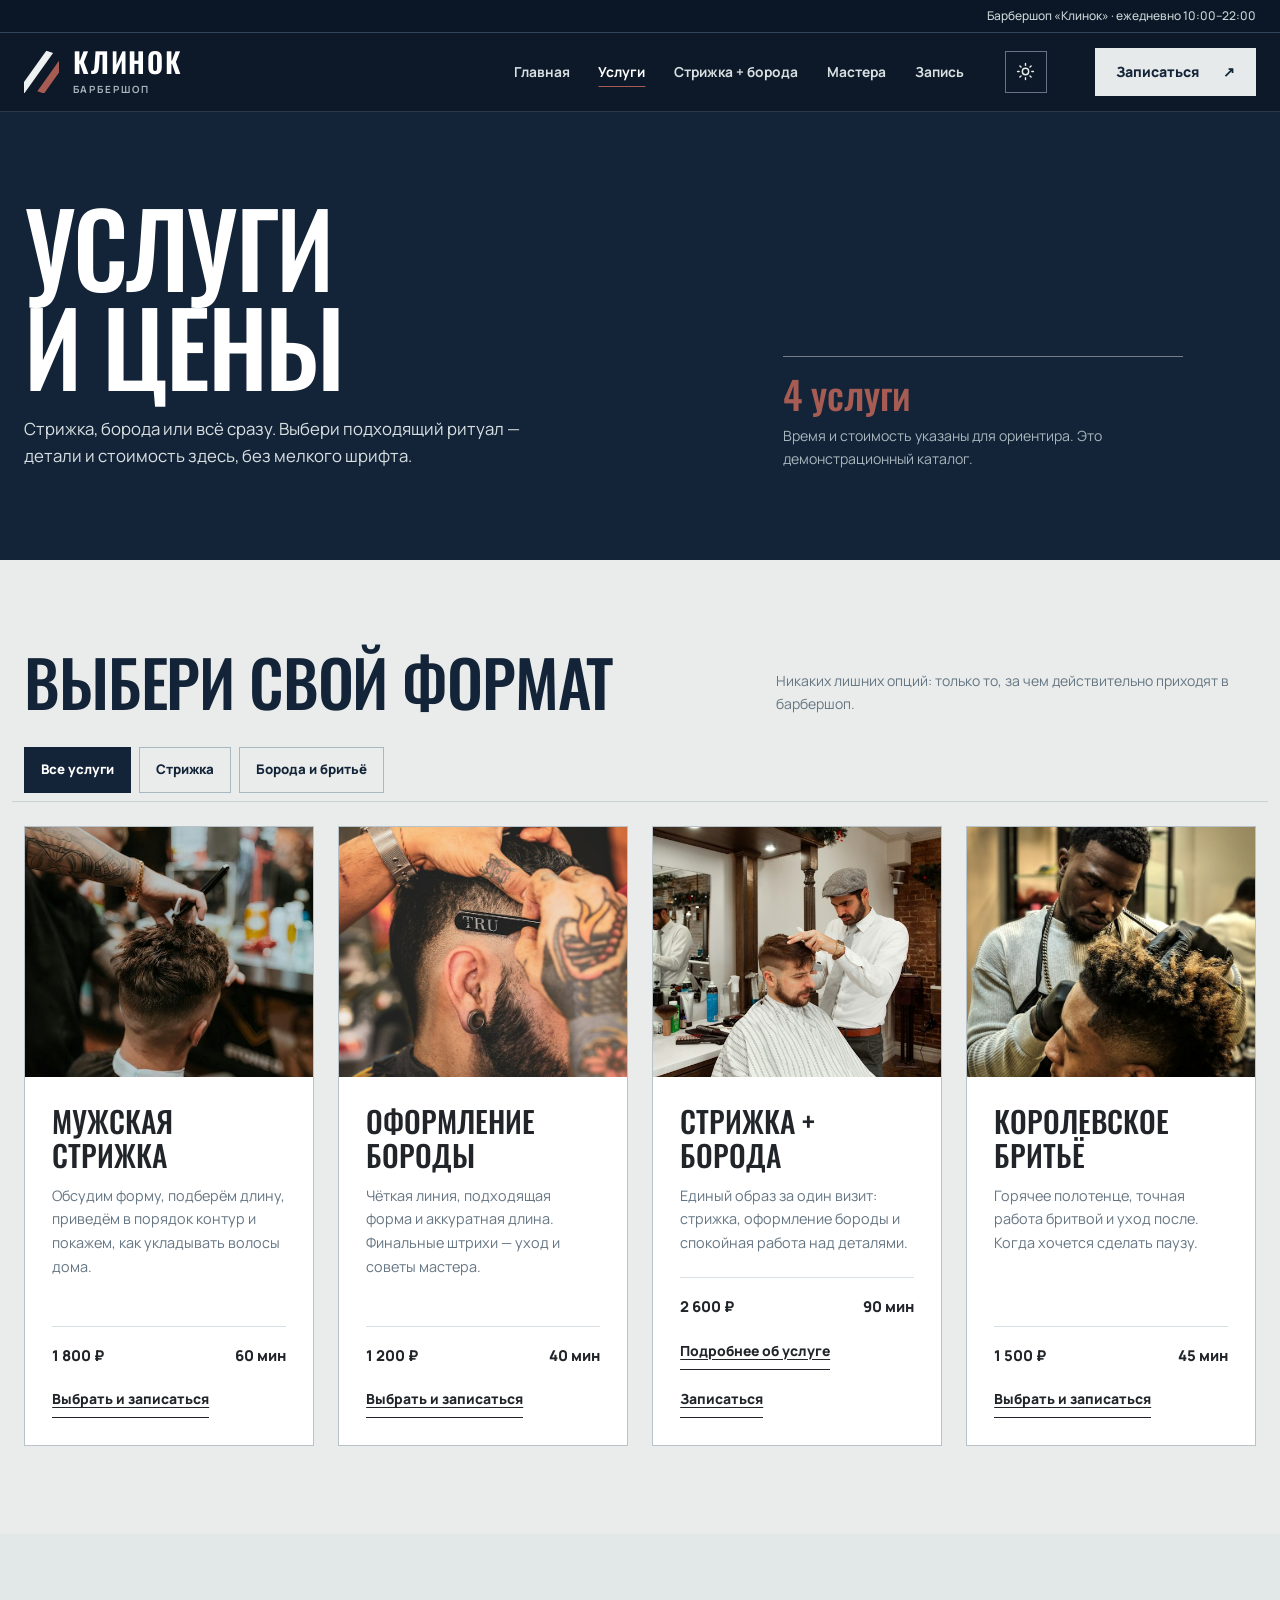
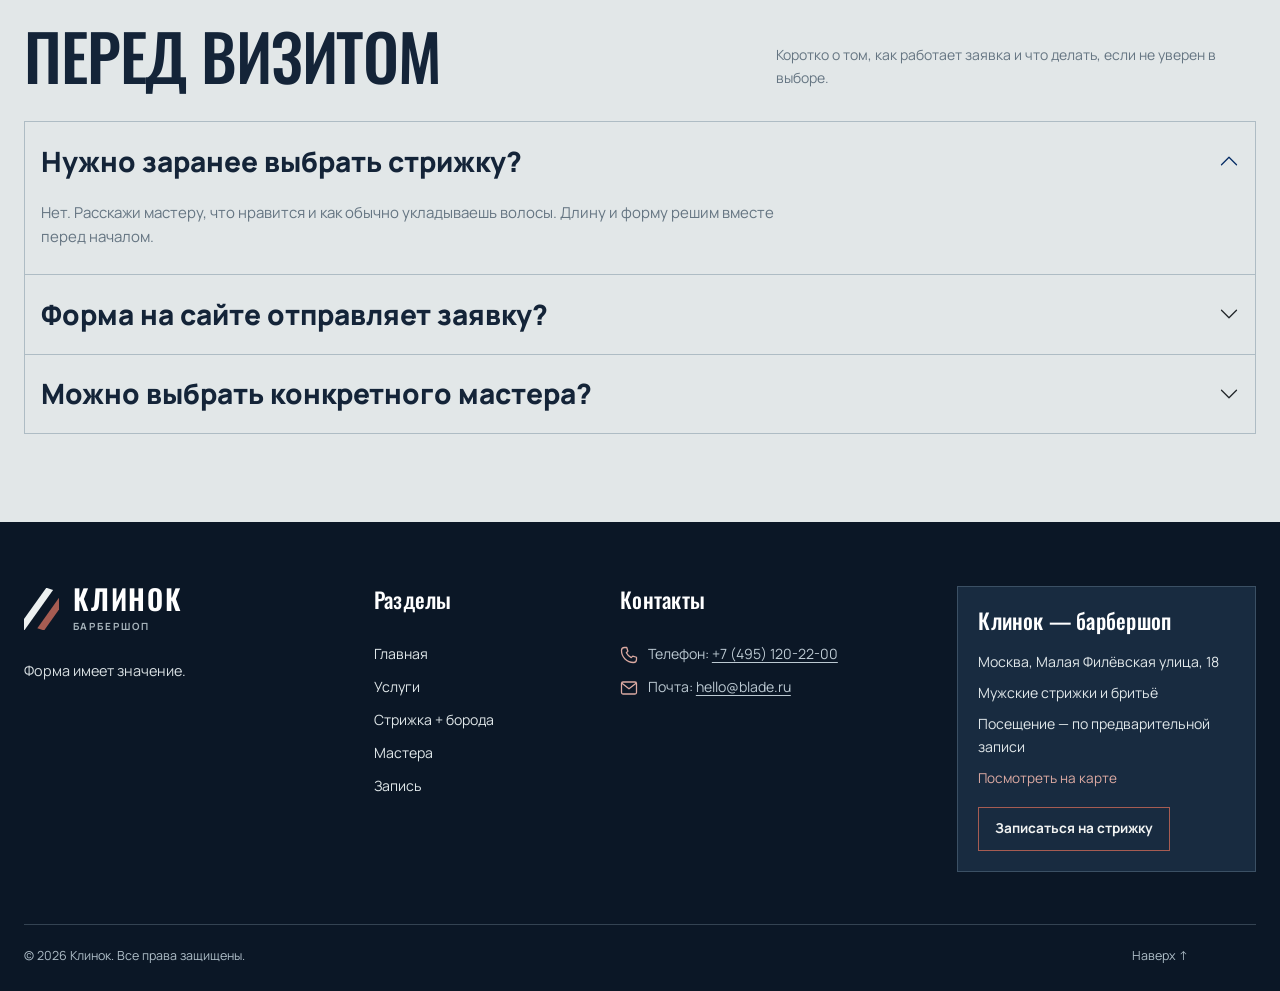
==== commit 6c1afa76: "Добавить иконки телефона и почты в футер" ====
--- a/catalog.html
+++ b/catalog.html
@@ -353,8 +353,14 @@
           </nav>
           <div class="footer-contact">
             <h2>Контакты</h2>
-            <p>Телефон: <a href="tel:+74951202200">+7 (495) 120-22-00</a></p>
-            <p>Почта: <a href="mailto:hello@blade.ru">hello@blade.ru</a></p>
+            <p class="footer-contact-line">
+              <svg class="footer-contact-icon" viewBox="0 0 24 24" aria-hidden="true" focusable="false"><path d="M6 2h3l1.5 5-2 2a15 15 0 0 0 6.5 6.5l2-2L22 15v3a4 4 0 0 1-4 4A16 16 0 0 1 2 6a4 4 0 0 1 4-4Z" /></svg>
+              <span>Телефон: <a href="tel:+74951202200">+7 (495) 120-22-00</a></span>
+            </p>
+            <p class="footer-contact-line">
+              <svg class="footer-contact-icon" viewBox="0 0 24 24" aria-hidden="true" focusable="false"><rect x="2" y="4" width="20" height="16" rx="2" /><path d="m3 6 9 7 9-7" /></svg>
+              <span>Почта: <a href="mailto:hello@blade.ru">hello@blade.ru</a></span>
+            </p>
           </div>
           <div class="footer-address footer-visit-card">
             <h2>Клинок — барбершоп</h2>
--- a/footer-map.css
+++ b/footer-map.css
@@ -143,6 +143,23 @@
 .site-footer .footer-contact p a:hover {
   color: #dcaaa2;
 }
+.site-footer .footer-contact .footer-contact-line {
+  display: flex;
+  align-items: flex-start;
+  gap: 0.6rem;
+}
+.site-footer .footer-contact-icon {
+  flex: none;
+  width: 18px;
+  height: 18px;
+  margin-top: 0.2rem;
+  fill: none;
+  stroke: currentColor;
+  stroke-width: 1.7;
+  stroke-linecap: round;
+  stroke-linejoin: round;
+  color: #dcaaa2;
+}
 .site-footer .footer-visit-card,
 .inner-page .site-footer .footer-visit-card {
   padding: 1.25rem;
--- a/theme.css
+++ b/theme.css
@@ -102,6 +102,7 @@
 html[data-theme="light"] .site-footer.footer .footer-contact p,
 html[data-theme="light"] .site-footer.footer .footer-address p,
 html[data-theme="light"] .inner-page .site-footer.footer .footer-contact p { color: #344b5c; }
+html[data-theme="light"] .site-footer .footer-contact-icon { color: #9b5b52; }
 html[data-theme="light"] .site-footer.footer .footer-contact .footer-note,
 html[data-theme="light"] .site-footer.footer .footer-address .footer-note,
 html[data-theme="light"] .inner-page .site-footer.footer .footer-contact .footer-note { color: #536777; }
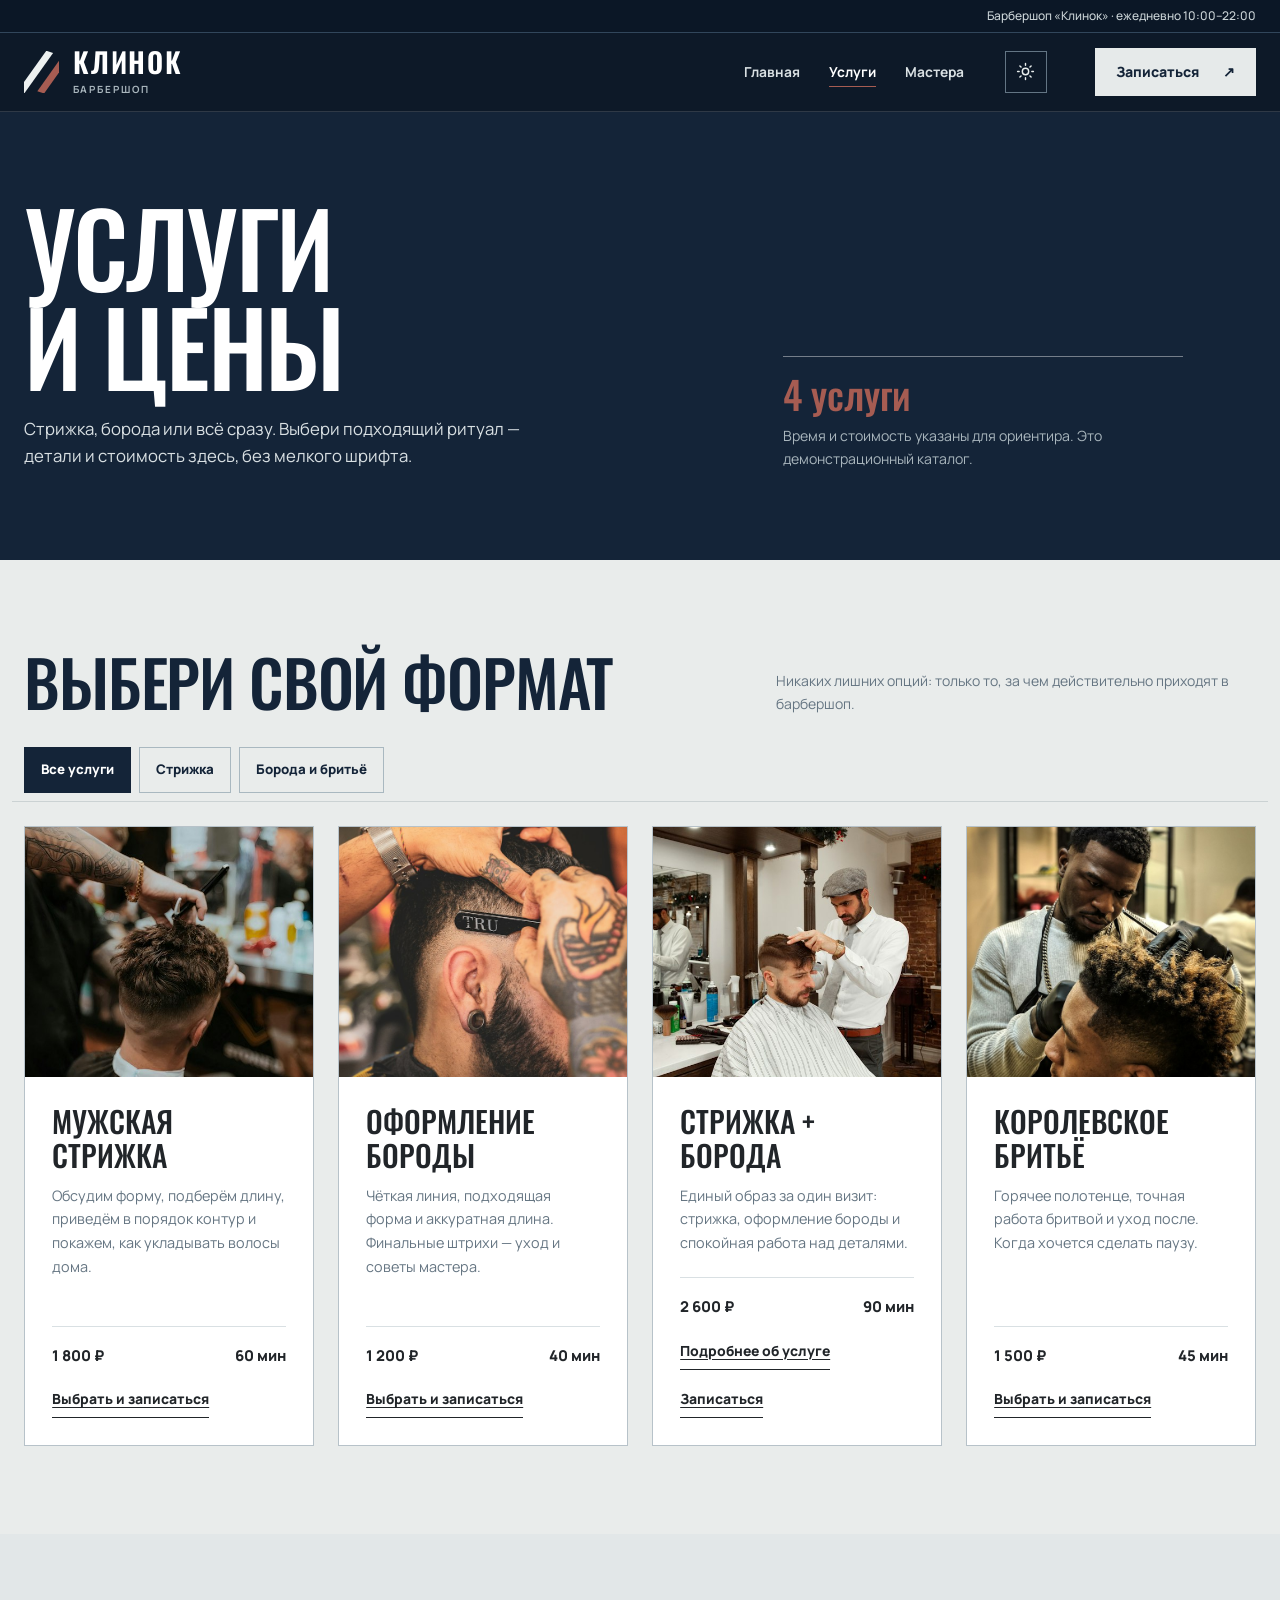
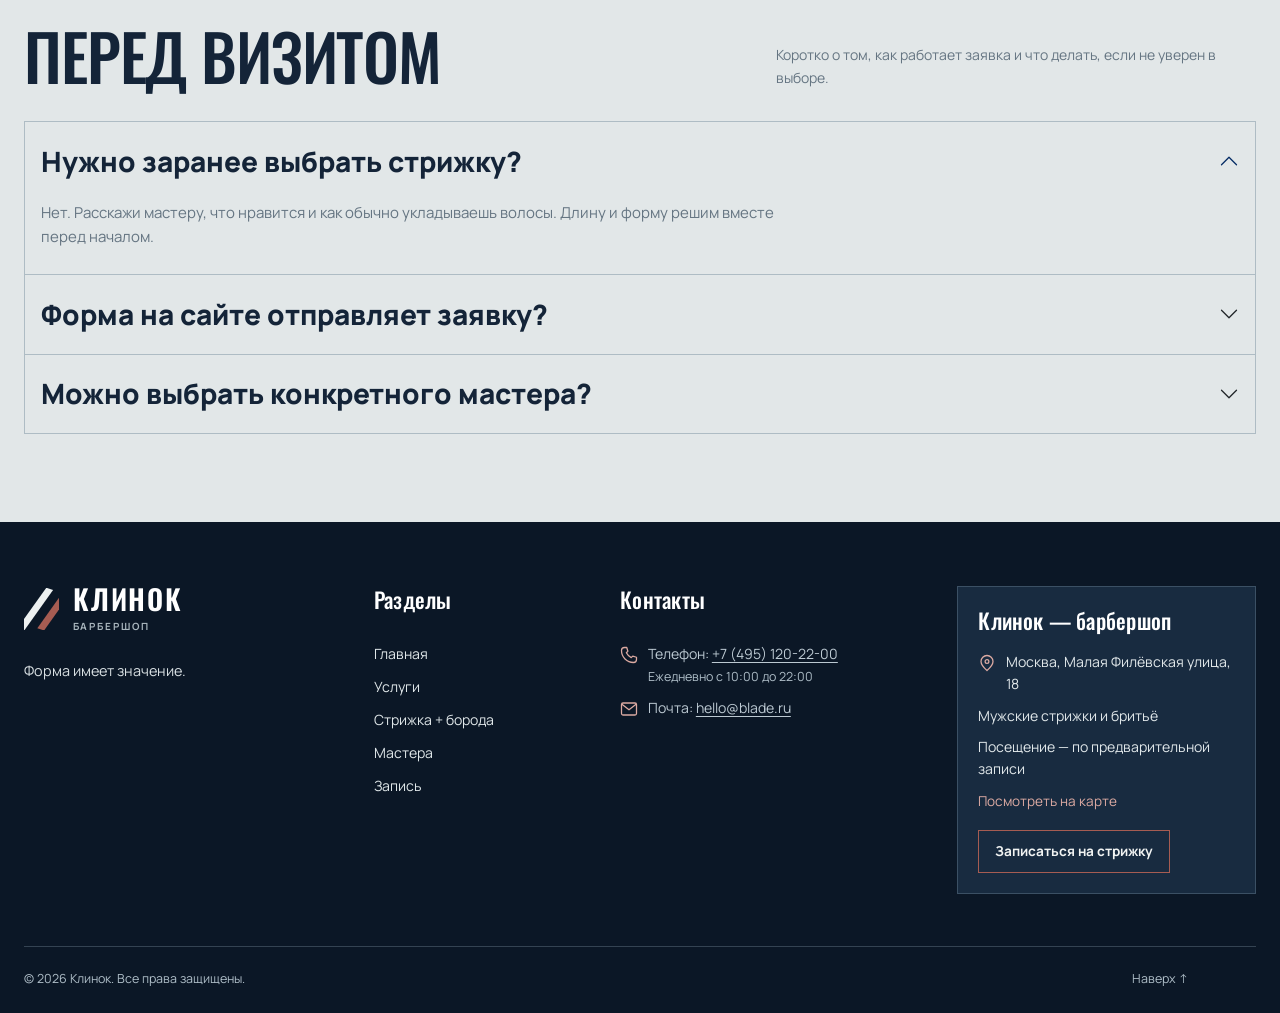
==== commit 24b8c908: "Обновить навигацию и контакты сайта" ====
--- a/catalog.html
+++ b/catalog.html
@@ -81,13 +81,7 @@
                 >
               </li>
               <li class="nav-item">
-                <a class="nav-link" href="product.html">Стрижка + борода</a>
-              </li>
-              <li class="nav-item">
                 <a class="nav-link" href="masters.html">Мастера</a>
-              </li>
-              <li class="nav-item">
-                <a class="nav-link" href="order.html">Запись</a>
               </li>
             </ul>
             <a class="nav-book" href="order.html"
@@ -355,7 +349,7 @@
             <h2>Контакты</h2>
             <p class="footer-contact-line">
               <svg class="footer-contact-icon" viewBox="0 0 24 24" aria-hidden="true" focusable="false"><path d="M6 2h3l1.5 5-2 2a15 15 0 0 0 6.5 6.5l2-2L22 15v3a4 4 0 0 1-4 4A16 16 0 0 1 2 6a4 4 0 0 1 4-4Z" /></svg>
-              <span>Телефон: <a href="tel:+74951202200">+7 (495) 120-22-00</a></span>
+              <span>Телефон: <a href="tel:+74951202200">+7 (495) 120-22-00</a><small class="footer-call-hours">Ежедневно с 10:00 до 22:00</small></span>
             </p>
             <p class="footer-contact-line">
               <svg class="footer-contact-icon" viewBox="0 0 24 24" aria-hidden="true" focusable="false"><rect x="2" y="4" width="20" height="16" rx="2" /><path d="m3 6 9 7 9-7" /></svg>
@@ -364,7 +358,7 @@
           </div>
           <div class="footer-address footer-visit-card">
             <h2>Клинок — барбершоп</h2>
-            <p>Москва, Малая Филёвская улица, 18</p>
+            <p class="footer-location-line"><svg class="footer-location-icon" viewBox="0 0 24 24" aria-hidden="true" focusable="false"><path d="M20 10c0 5-8 12-8 12S4 15 4 10a8 8 0 0 1 16 0Z" /><circle cx="12" cy="10" r="2.5" /></svg><span>Москва, Малая Филёвская улица, 18</span></p>
             <p>Мужские стрижки и бритьё</p>
             <p>Посещение — по предварительной записи</p>
             <a class="footer-map-link" href="index.html#location">Посмотреть на карте</a>
--- a/styles.css
+++ b/styles.css
@@ -380,15 +380,10 @@
   transform: translateX(-50%);
   z-index: 2;
   display: flex;
-  justify-content: space-between;
   color: #c8d0d1;
   font-size: 10px;
   font-weight: 800;
   letter-spacing: 0.08em;
-}
-.hero-bottom span span {
-  margin-left: 8px;
-  font-size: 16px;
 }
 .section-pad {
   padding: 112px 0;
@@ -1089,11 +1084,8 @@
   .hero-bottom {
     font-size: 9px;
   }
-  .hero-bottom span:first-child {
+  .hero-bottom span {
     max-width: 150px;
-  }
-  .hero-bottom span:last-child {
-    white-space: nowrap;
   }
   .section-heading h2,
   .about h2 {
--- a/footer-map.css
+++ b/footer-map.css
@@ -143,12 +143,14 @@
 .site-footer .footer-contact p a:hover {
   color: #dcaaa2;
 }
-.site-footer .footer-contact .footer-contact-line {
+.site-footer .footer-contact .footer-contact-line,
+.site-footer .footer-address .footer-location-line {
   display: flex;
   align-items: flex-start;
   gap: 0.6rem;
 }
-.site-footer .footer-contact-icon {
+.site-footer .footer-contact-icon,
+.site-footer .footer-location-icon {
   flex: none;
   width: 18px;
   height: 18px;
@@ -159,6 +161,12 @@
   stroke-linecap: round;
   stroke-linejoin: round;
   color: #dcaaa2;
+}
+.site-footer .footer-call-hours {
+  display: block;
+  margin-top: 0.15rem;
+  color: #afbec8;
+  font: 400 0.78rem/1.45 var(--body, Manrope, Arial, sans-serif);
 }
 .site-footer .footer-visit-card,
 .inner-page .site-footer .footer-visit-card {
--- a/theme.css
+++ b/theme.css
@@ -66,7 +66,6 @@
 html[data-theme="light"] .hero .button-light { background: #142438; color: #fff; }
 html[data-theme="light"] .hero .button-light:hover { background: #344e63; }
 html[data-theme="light"] .hero-bottom > span:first-child { color: #344b5c; }
-html[data-theme="light"] .hero-bottom > span:last-child { color: #fff; }
 html[data-theme="light"] .hero::after { background: #14243833; }
 
 html[data-theme="light"] .about { background: #f6f8f7; color: #142438; }
@@ -103,6 +102,7 @@
 html[data-theme="light"] .site-footer.footer .footer-address p,
 html[data-theme="light"] .inner-page .site-footer.footer .footer-contact p { color: #344b5c; }
 html[data-theme="light"] .site-footer .footer-contact-icon { color: #9b5b52; }
+html[data-theme="light"] .site-footer .footer-call-hours { color: #536777; }
 html[data-theme="light"] .site-footer.footer .footer-contact .footer-note,
 html[data-theme="light"] .site-footer.footer .footer-address .footer-note,
 html[data-theme="light"] .inner-page .site-footer.footer .footer-contact .footer-note { color: #536777; }
@@ -158,5 +158,4 @@
 }
 @media (max-width: 767px) {
   html[data-theme="light"] .hero-shade { background: linear-gradient(90deg, #edf1f1ed, #edf1f1bf), linear-gradient(0deg, #edf1f1b3, transparent 45%); }
-  html[data-theme="light"] .hero-bottom > span:last-child { color: #344b5c; }
 }
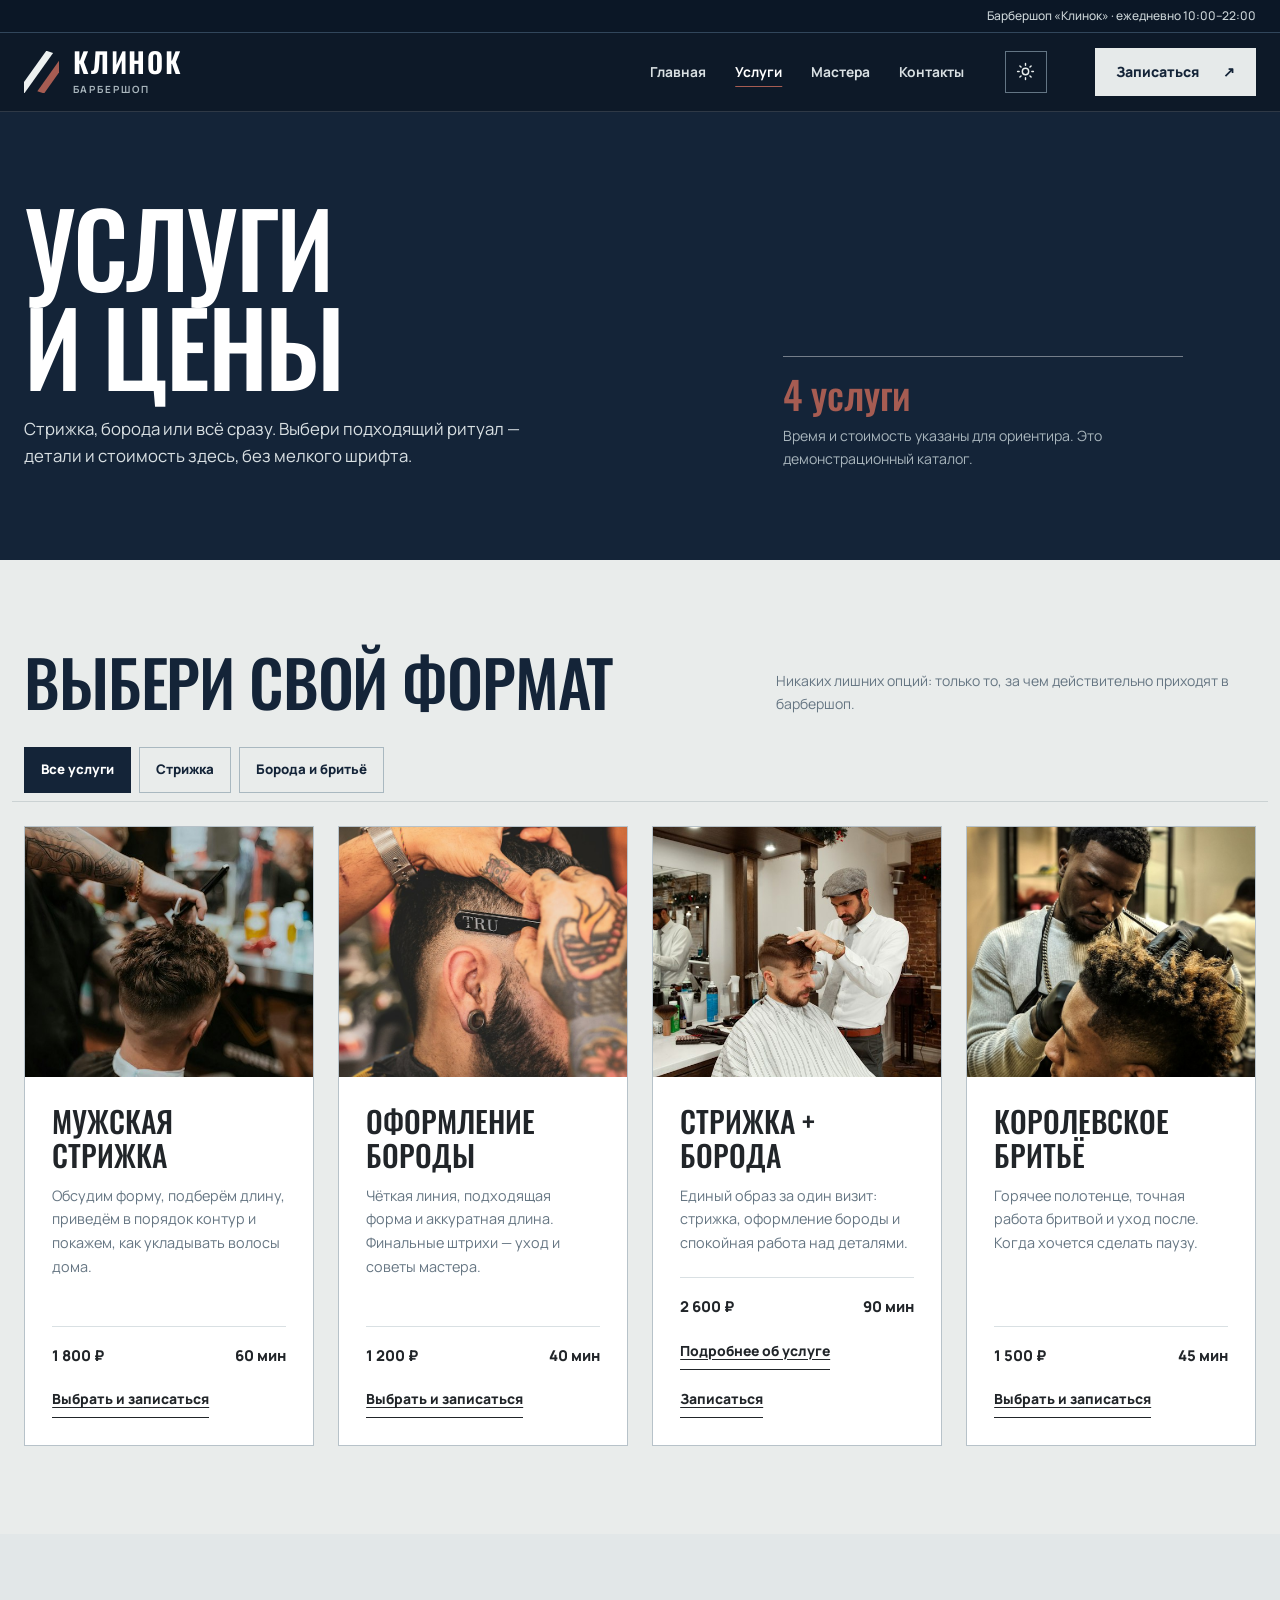
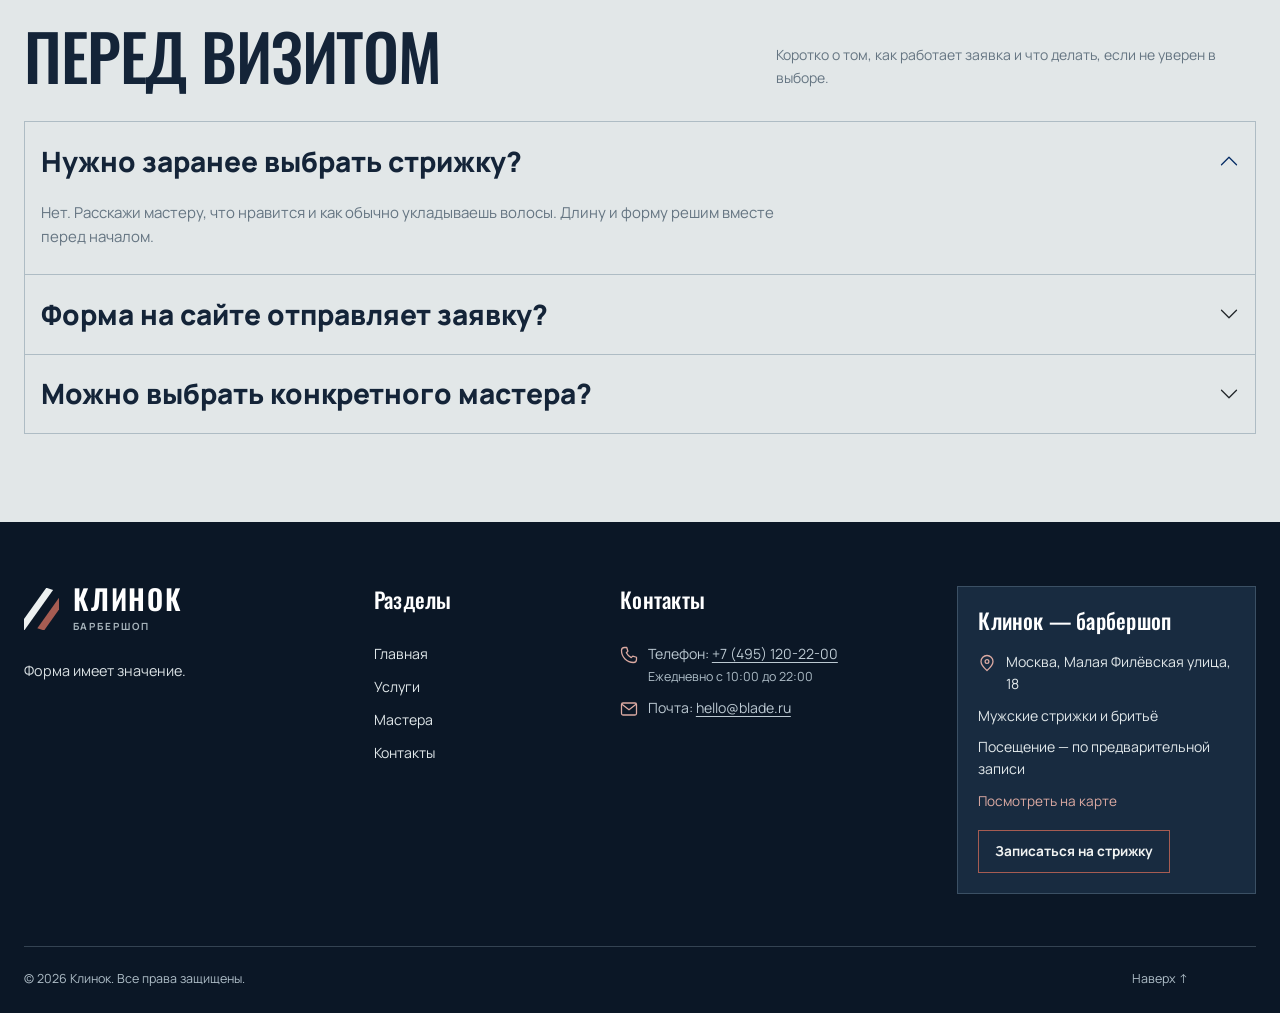
==== commit 6ac3c2aa: "Добавить страницу контактов и обновить навигацию" ====
--- a/catalog.html
+++ b/catalog.html
@@ -83,6 +83,9 @@
               <li class="nav-item">
                 <a class="nav-link" href="masters.html">Мастера</a>
               </li>
+              <li class="nav-item">
+                <a class="nav-link" href="contacts.html">Контакты</a>
+              </li>
             </ul>
             <a class="nav-book" href="order.html"
               >Записаться <span aria-hidden="true">↗</span></a
@@ -341,9 +344,8 @@
             <h2>Разделы</h2>
             <a href="index.html">Главная</a>
             <a href="catalog.html">Услуги</a>
-            <a href="product.html">Стрижка + борода</a>
             <a href="masters.html">Мастера</a>
-            <a href="order.html">Запись</a>
+            <a href="contacts.html">Контакты</a>
           </nav>
           <div class="footer-contact">
             <h2>Контакты</h2>
@@ -361,7 +363,7 @@
             <p class="footer-location-line"><svg class="footer-location-icon" viewBox="0 0 24 24" aria-hidden="true" focusable="false"><path d="M20 10c0 5-8 12-8 12S4 15 4 10a8 8 0 0 1 16 0Z" /><circle cx="12" cy="10" r="2.5" /></svg><span>Москва, Малая Филёвская улица, 18</span></p>
             <p>Мужские стрижки и бритьё</p>
             <p>Посещение — по предварительной записи</p>
-            <a class="footer-map-link" href="index.html#location">Посмотреть на карте</a>
+            <a class="footer-map-link" href="contacts.html#map">Посмотреть на карте</a>
             <a class="footer-cta" href="tel:+74951202200">Записаться на стрижку</a>
           </div>
         </div>
--- a/pages.css
+++ b/pages.css
@@ -862,3 +862,69 @@
     min-height: 68px;
   }
 }
+
+/* Contacts: a compact directory before the shared location map. */
+.contacts-page .contacts-details {
+  padding-block: clamp(3.5rem, 7vw, 6rem);
+}
+.contacts-page .contacts-details-grid {
+  display: grid;
+  grid-template-columns: minmax(0, 0.8fr) minmax(0, 1.2fr);
+  gap: clamp(2rem, 6vw, 6rem);
+}
+.contacts-page .contacts-details-heading h2 {
+  margin: 0 0 0.8rem;
+  font: 500 clamp(2.5rem, 5vw, 4.5rem)/1.08 var(--display);
+}
+.contacts-page .contacts-details-heading p {
+  max-width: 22rem;
+  margin: 0;
+  color: #455b6a;
+}
+.contacts-page .contacts-list {
+  margin: 0;
+  border-top: 1px solid #aab9be;
+}
+.contacts-page .contacts-list > div {
+  display: grid;
+  grid-template-columns: minmax(7rem, 0.35fr) minmax(0, 1fr);
+  gap: 1rem;
+  padding: 1.25rem 0;
+  border-bottom: 1px solid #aab9be;
+}
+.contacts-page .contacts-list dt {
+  color: #455b6a;
+  font-size: 0.9rem;
+  font-weight: 600;
+}
+.contacts-page .contacts-list dd {
+  min-width: 0;
+  margin: 0;
+  font-size: clamp(1rem, 1.8vw, 1.25rem);
+  font-weight: 700;
+  line-height: 1.5;
+  overflow-wrap: anywhere;
+}
+.contacts-page .contacts-list address {
+  margin: 0;
+  font: inherit;
+}
+body.contacts-page .contacts-list a {
+  text-decoration: underline;
+  text-decoration-color: var(--accent);
+  text-underline-offset: 0.2em;
+}
+body.contacts-page .location-copy a {
+  color: #f0c2b9;
+}
+@media (max-width: 760px) {
+  .contacts-page .contacts-details-grid {
+    grid-template-columns: minmax(0, 1fr);
+  }
+}
+@media (max-width: 480px) {
+  .contacts-page .contacts-list > div {
+    grid-template-columns: minmax(0, 1fr);
+    gap: 0.25rem;
+  }
+}
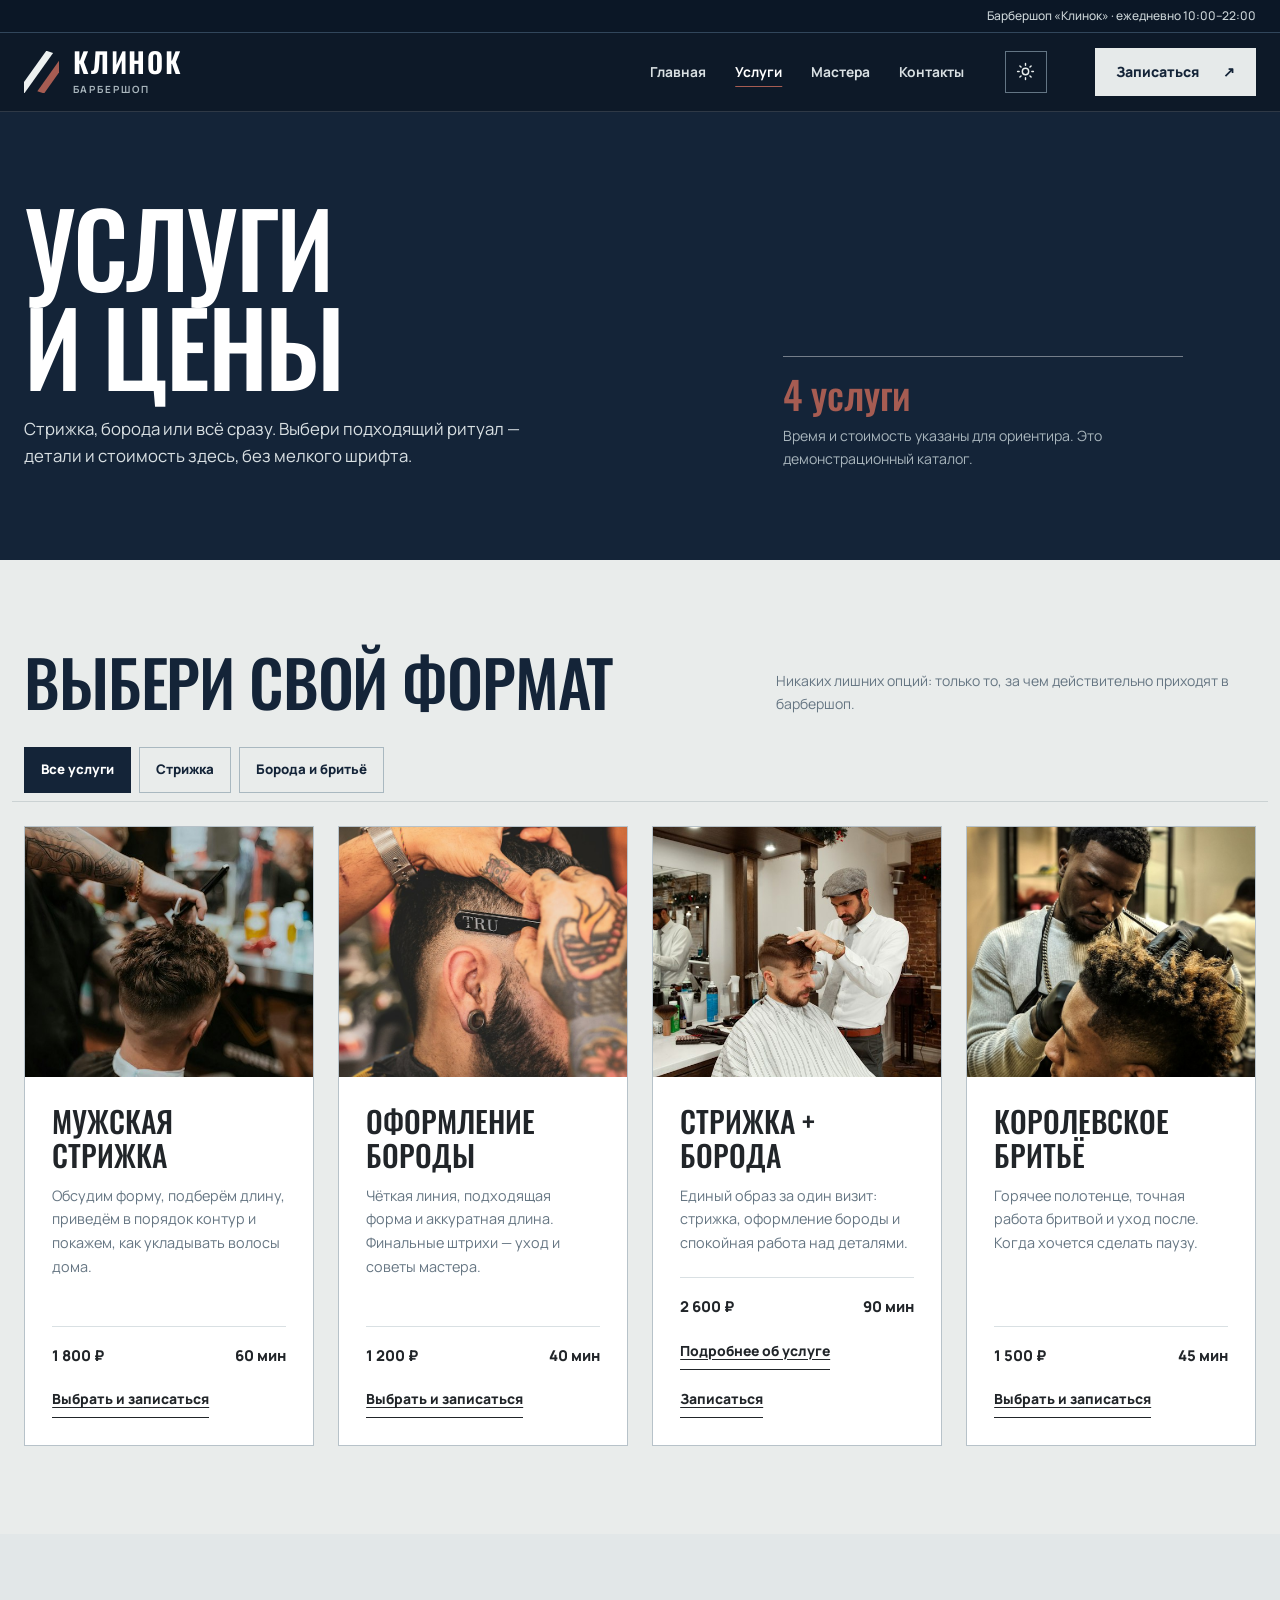
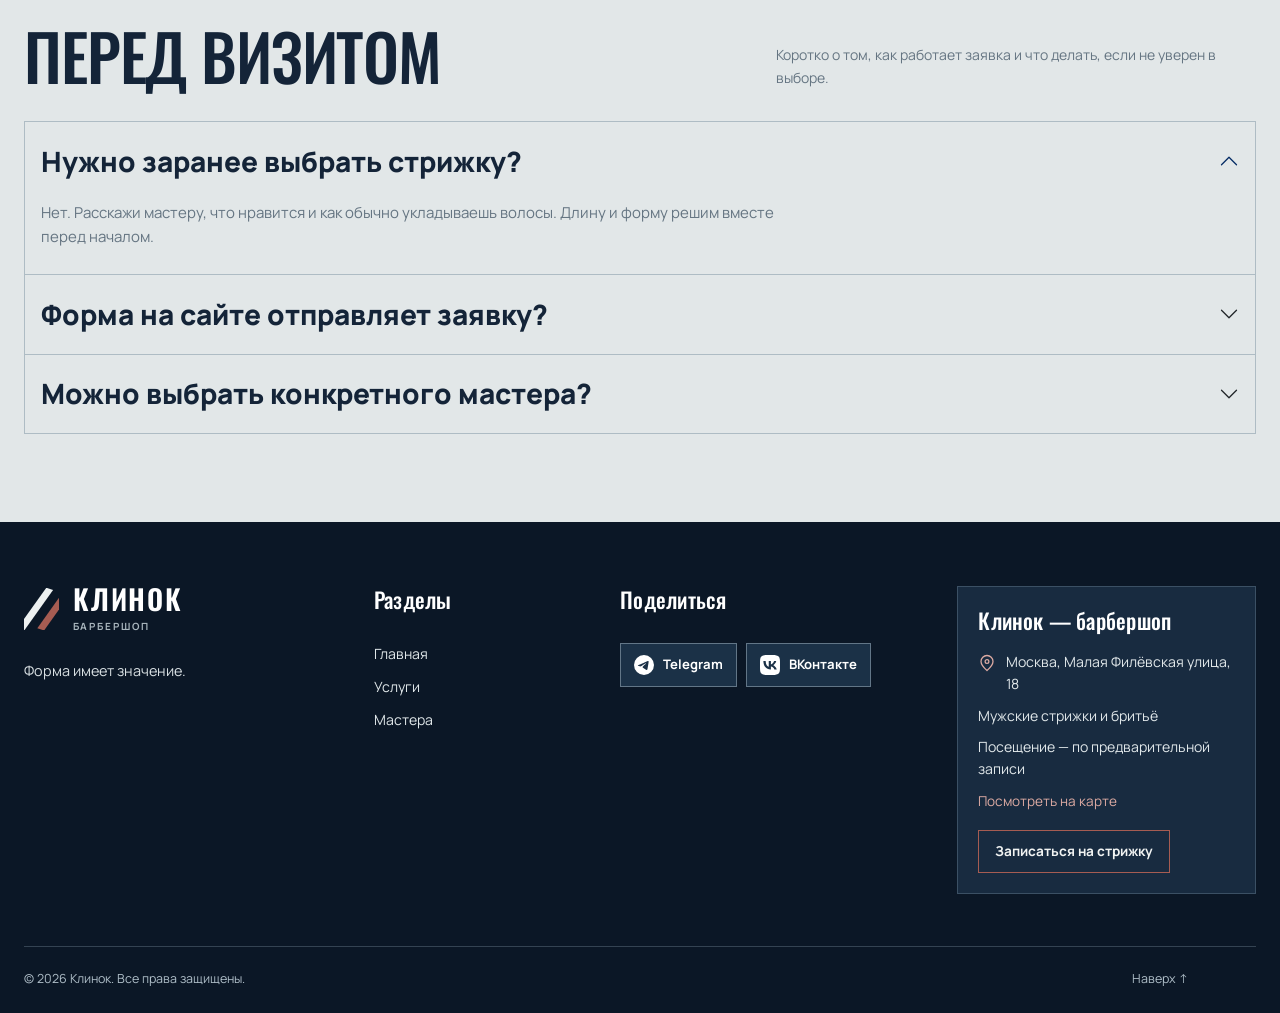
==== commit 89f43c56: "Обновить футер и страницу контактов" ====
--- a/catalog.html
+++ b/catalog.html
@@ -345,18 +345,19 @@
             <a href="index.html">Главная</a>
             <a href="catalog.html">Услуги</a>
             <a href="masters.html">Мастера</a>
-            <a href="contacts.html">Контакты</a>
           </nav>
-          <div class="footer-contact">
-            <h2>Контакты</h2>
-            <p class="footer-contact-line">
-              <svg class="footer-contact-icon" viewBox="0 0 24 24" aria-hidden="true" focusable="false"><path d="M6 2h3l1.5 5-2 2a15 15 0 0 0 6.5 6.5l2-2L22 15v3a4 4 0 0 1-4 4A16 16 0 0 1 2 6a4 4 0 0 1 4-4Z" /></svg>
-              <span>Телефон: <a href="tel:+74951202200">+7 (495) 120-22-00</a><small class="footer-call-hours">Ежедневно с 10:00 до 22:00</small></span>
-            </p>
-            <p class="footer-contact-line">
-              <svg class="footer-contact-icon" viewBox="0 0 24 24" aria-hidden="true" focusable="false"><rect x="2" y="4" width="20" height="16" rx="2" /><path d="m3 6 9 7 9-7" /></svg>
-              <span>Почта: <a href="mailto:hello@blade.ru">hello@blade.ru</a></span>
-            </p>
+          <div class="footer-social">
+            <h2>Поделиться</h2>
+            <div class="social-links">
+              <a class="social-link" href="https://t.me/share/url?url=https%3A%2F%2Fmxtw3yka.github.io%2Fklinok-barbershop%2F" target="_blank" rel="noopener noreferrer">
+                <img src="assets/telegram.svg" alt="" width="20" height="20" />
+                Telegram
+              </a>
+              <a class="social-link" href="https://vk.com/share.php?url=https%3A%2F%2Fmxtw3yka.github.io%2Fklinok-barbershop%2F" target="_blank" rel="noopener noreferrer">
+                <img src="assets/vk.svg" alt="" width="20" height="20" />
+                ВКонтакте
+              </a>
+            </div>
           </div>
           <div class="footer-address footer-visit-card">
             <h2>Клинок — барбершоп</h2>
--- a/styles.css
+++ b/styles.css
@@ -775,24 +775,10 @@
   font-weight: 700;
 }
 .footer-links a:hover,
-.footer-contact a:hover,
 .footer-bottom a:hover {
   color: #fff;
   text-decoration: underline;
   text-underline-offset: 5px;
-}
-.footer-contact {
-  display: flex;
-  flex-direction: column;
-  gap: 10px;
-  font-size: 13px;
-}
-.footer-contact span {
-  color: #9caeb7;
-}
-.footer-contact a {
-  max-width: 230px;
-  font: 500 25px/1.25 var(--display);
 }
 .footer-bottom {
   border-top: 1px solid #344352;
@@ -1044,9 +1030,6 @@
     grid-template-columns: 1fr 1fr;
     gap: 35px;
   }
-  .footer-contact {
-    grid-column: span 2;
-  }
 }
 @media (max-width: 575px) {
   .brand-type strong {
@@ -1140,9 +1123,6 @@
     grid-template-columns: 1fr;
     gap: 28px;
   }
-  .footer-contact {
-    grid-column: auto;
-  }
   .footer-bottom {
     flex-wrap: wrap;
     justify-content: flex-start;
--- a/pages.css
+++ b/pages.css
@@ -598,8 +598,7 @@
 .inner-page .footer-brand {
   margin-bottom: 1.3rem;
 }
-.inner-page .footer-top p,
-.inner-page .footer-contact span {
+.inner-page .footer-top p {
   color: #bcc9d2;
   font-size: 0.88rem;
 }
@@ -608,14 +607,6 @@
   align-content: start;
   gap: 0.6rem;
   font-size: 0.88rem;
-}
-.inner-page .footer-contact {
-  display: grid;
-  align-content: start;
-  gap: 0.6rem;
-}
-.inner-page .footer-contact a {
-  font-weight: 800;
 }
 .inner-page .footer-bottom {
   display: flex;
@@ -697,17 +688,11 @@
   .inner-page .footer-top {
     grid-template-columns: 1fr 1fr;
   }
-  .inner-page .footer-contact {
-    grid-column: 1/-1;
-  }
 }
 @media (max-width: 575px) {
   .inner-page .form-pair,
   .inner-page .footer-top {
     grid-template-columns: 1fr;
-  }
-  .inner-page .footer-contact {
-    grid-column: auto;
   }
   .inner-page .master-card {
     grid-template-rows: 310px 1fr;
@@ -917,9 +902,54 @@
 body.contacts-page .location-copy a {
   color: #f0c2b9;
 }
+.contacts-page .contacts-visit {
+  padding-block: clamp(3.5rem, 7vw, 6rem);
+  background: #142438;
+  color: #f1f3f2;
+}
+.contacts-page .contacts-visit-grid {
+  display: grid;
+  grid-template-columns: minmax(0, 1.2fr) minmax(260px, 0.8fr);
+  gap: clamp(2rem, 7vw, 7rem);
+  align-items: center;
+}
+.contacts-page .contacts-visit h2 {
+  margin: 0 0 1.5rem;
+  font: 500 clamp(2.8rem, 5vw, 4.5rem)/1.05 var(--display);
+  text-transform: uppercase;
+}
+.contacts-page .contacts-visit h3 {
+  margin: 0 0 0.75rem;
+  font: 500 1.7rem/1.2 var(--display);
+}
+.contacts-page .contacts-visit p {
+  max-width: 38rem;
+  margin: 0 0 1rem;
+  color: #cbd4d7;
+}
+body.contacts-page .contacts-visit a:not(.social-link) {
+  color: #f0c2b9;
+  text-decoration: underline;
+  text-underline-offset: 0.2em;
+}
+.contacts-page .contacts-share {
+  padding-left: clamp(1.5rem, 4vw, 3rem);
+  border-left: 1px solid #637584;
+}
+.contacts-page .contacts-share p {
+  max-width: 21rem;
+}
 @media (max-width: 760px) {
   .contacts-page .contacts-details-grid {
     grid-template-columns: minmax(0, 1fr);
+  }
+  .contacts-page .contacts-visit-grid {
+    grid-template-columns: minmax(0, 1fr);
+  }
+  .contacts-page .contacts-share {
+    padding: 2rem 0 0;
+    border-left: 0;
+    border-top: 1px solid #637584;
   }
 }
 @media (max-width: 480px) {
--- a/footer-map.css
+++ b/footer-map.css
@@ -110,8 +110,8 @@
 
 .site-footer .footer-links,
 .inner-page .site-footer .footer-links,
-.site-footer .footer-contact,
-.inner-page .site-footer .footer-contact,
+.site-footer .footer-social,
+.inner-page .site-footer .footer-social,
 .site-footer .footer-address {
   display: flex;
   flex-direction: column;
@@ -123,9 +123,7 @@
 }
 
 .site-footer .footer-links a,
-.site-footer .footer-contact p,
-.site-footer .footer-address p,
-.inner-page .site-footer .footer-contact p {
+.site-footer .footer-address p {
   margin: 0;
   max-width: none;
   color: #e0e7e9;
@@ -133,23 +131,11 @@
   overflow-wrap: anywhere;
 }
 
-.site-footer .footer-contact p a,
-.inner-page .site-footer .footer-contact p a {
-  color: inherit;
-  font: inherit;
-  text-decoration: underline;
-  text-underline-offset: 0.22em;
-}
-.site-footer .footer-contact p a:hover {
-  color: #dcaaa2;
-}
-.site-footer .footer-contact .footer-contact-line,
 .site-footer .footer-address .footer-location-line {
   display: flex;
   align-items: flex-start;
   gap: 0.6rem;
 }
-.site-footer .footer-contact-icon,
 .site-footer .footer-location-icon {
   flex: none;
   width: 18px;
@@ -162,12 +148,6 @@
   stroke-linejoin: round;
   color: #dcaaa2;
 }
-.site-footer .footer-call-hours {
-  display: block;
-  margin-top: 0.15rem;
-  color: #afbec8;
-  font: 400 0.78rem/1.45 var(--body, Manrope, Arial, sans-serif);
-}
 .site-footer .footer-visit-card,
 .inner-page .site-footer .footer-visit-card {
   padding: 1.25rem;
@@ -178,19 +158,49 @@
 .site-footer .footer-visit-card h2 {
   margin-bottom: 0.5rem;
 }
+.social-links {
+  display: flex;
+  flex-wrap: wrap;
+  gap: 0.6rem;
+}
+.site-footer .social-link,
+.contacts-page .social-link {
+  display: inline-flex;
+  align-items: center;
+  justify-content: center;
+  gap: 0.55rem;
+  min-height: 44px;
+  padding: 0.65rem 0.8rem;
+  border: 1px solid #627687;
+  background: #1b3147;
+  color: #fff;
+  font: 700 0.82rem/1.2 var(--body, Manrope, Arial, sans-serif);
+  text-decoration: none;
+  white-space: nowrap;
+  transition: background-color 0.2s, border-color 0.2s;
+}
+.site-footer .social-link:hover,
+.contacts-page .social-link:hover {
+  border-color: #a5b8c2;
+  background: #2e4b63;
+  color: #fff;
+}
+.social-link img {
+  display: block;
+  flex: none;
+  width: 20px;
+  height: 20px;
+}
+.social-link:focus-visible {
+  outline: 2px solid var(--accent);
+  outline-offset: 3px;
+}
 
 .site-footer .footer-links a:hover,
 .site-footer .footer-cta:hover {
   color: #fff;
   text-decoration: underline;
   text-underline-offset: 0.25em;
-}
-
-.site-footer .footer-contact .footer-note,
-.site-footer .footer-address .footer-note,
-.inner-page .site-footer .footer-contact .footer-note {
-  color: #afbec8;
-  font-size: 0.8rem;
 }
 
 .site-footer .footer-map-link {
@@ -230,10 +240,6 @@
     grid-template-columns: repeat(2, minmax(0, 1fr));
   }
 
-  .site-footer .footer-contact,
-  .inner-page .site-footer .footer-contact {
-    grid-column: auto;
-  }
 }
 
 @media (max-width: 760px) {
--- a/theme.css
+++ b/theme.css
@@ -98,14 +98,7 @@
 
 html[data-theme="light"] .site-footer.footer .footer-top h2 { color: #142438; }
 html[data-theme="light"] .site-footer.footer .footer-links a,
-html[data-theme="light"] .site-footer.footer .footer-contact p,
-html[data-theme="light"] .site-footer.footer .footer-address p,
-html[data-theme="light"] .inner-page .site-footer.footer .footer-contact p { color: #344b5c; }
-html[data-theme="light"] .site-footer .footer-contact-icon { color: #9b5b52; }
-html[data-theme="light"] .site-footer .footer-call-hours { color: #536777; }
-html[data-theme="light"] .site-footer.footer .footer-contact .footer-note,
-html[data-theme="light"] .site-footer.footer .footer-address .footer-note,
-html[data-theme="light"] .inner-page .site-footer.footer .footer-contact .footer-note { color: #536777; }
+html[data-theme="light"] .site-footer.footer .footer-address p { color: #344b5c; }
 html[data-theme="light"] .site-footer.footer .footer-map-link { color: #374f60; }
 html[data-theme="light"] .site-footer.footer .footer-map-link:hover { color: #a65c52; }
 html[data-theme="light"] .site-footer.footer .footer-cta,
@@ -122,13 +115,12 @@
 html[data-theme="light"] .inner-page .footer .brand-mark::before { background: #142438; }
 html[data-theme="light"] .footer .brand-type small,
 html[data-theme="light"] .footer-top > div:first-child > p,
-html[data-theme="light"] .footer-contact span,
 html[data-theme="light"] .footer-bottom,
-html[data-theme="light"] .inner-page .footer-top p,
-html[data-theme="light"] .inner-page .footer-contact span { color: #536777; }
+html[data-theme="light"] .inner-page .footer-top p { color: #536777; }
 html[data-theme="light"] .footer-bottom { border-top-color: #aebfc4; }
 html[data-theme="light"] .footer a:hover,
 html[data-theme="light"] .inner-page .footer a:hover { color: #142438; }
+html[data-theme="light"] .site-footer .social-link:hover { color: #fff; }
 
 html[data-theme="light"] .site-footer.footer .footer-visit-card,
 html[data-theme="light"] .inner-page .site-footer.footer .footer-visit-card {
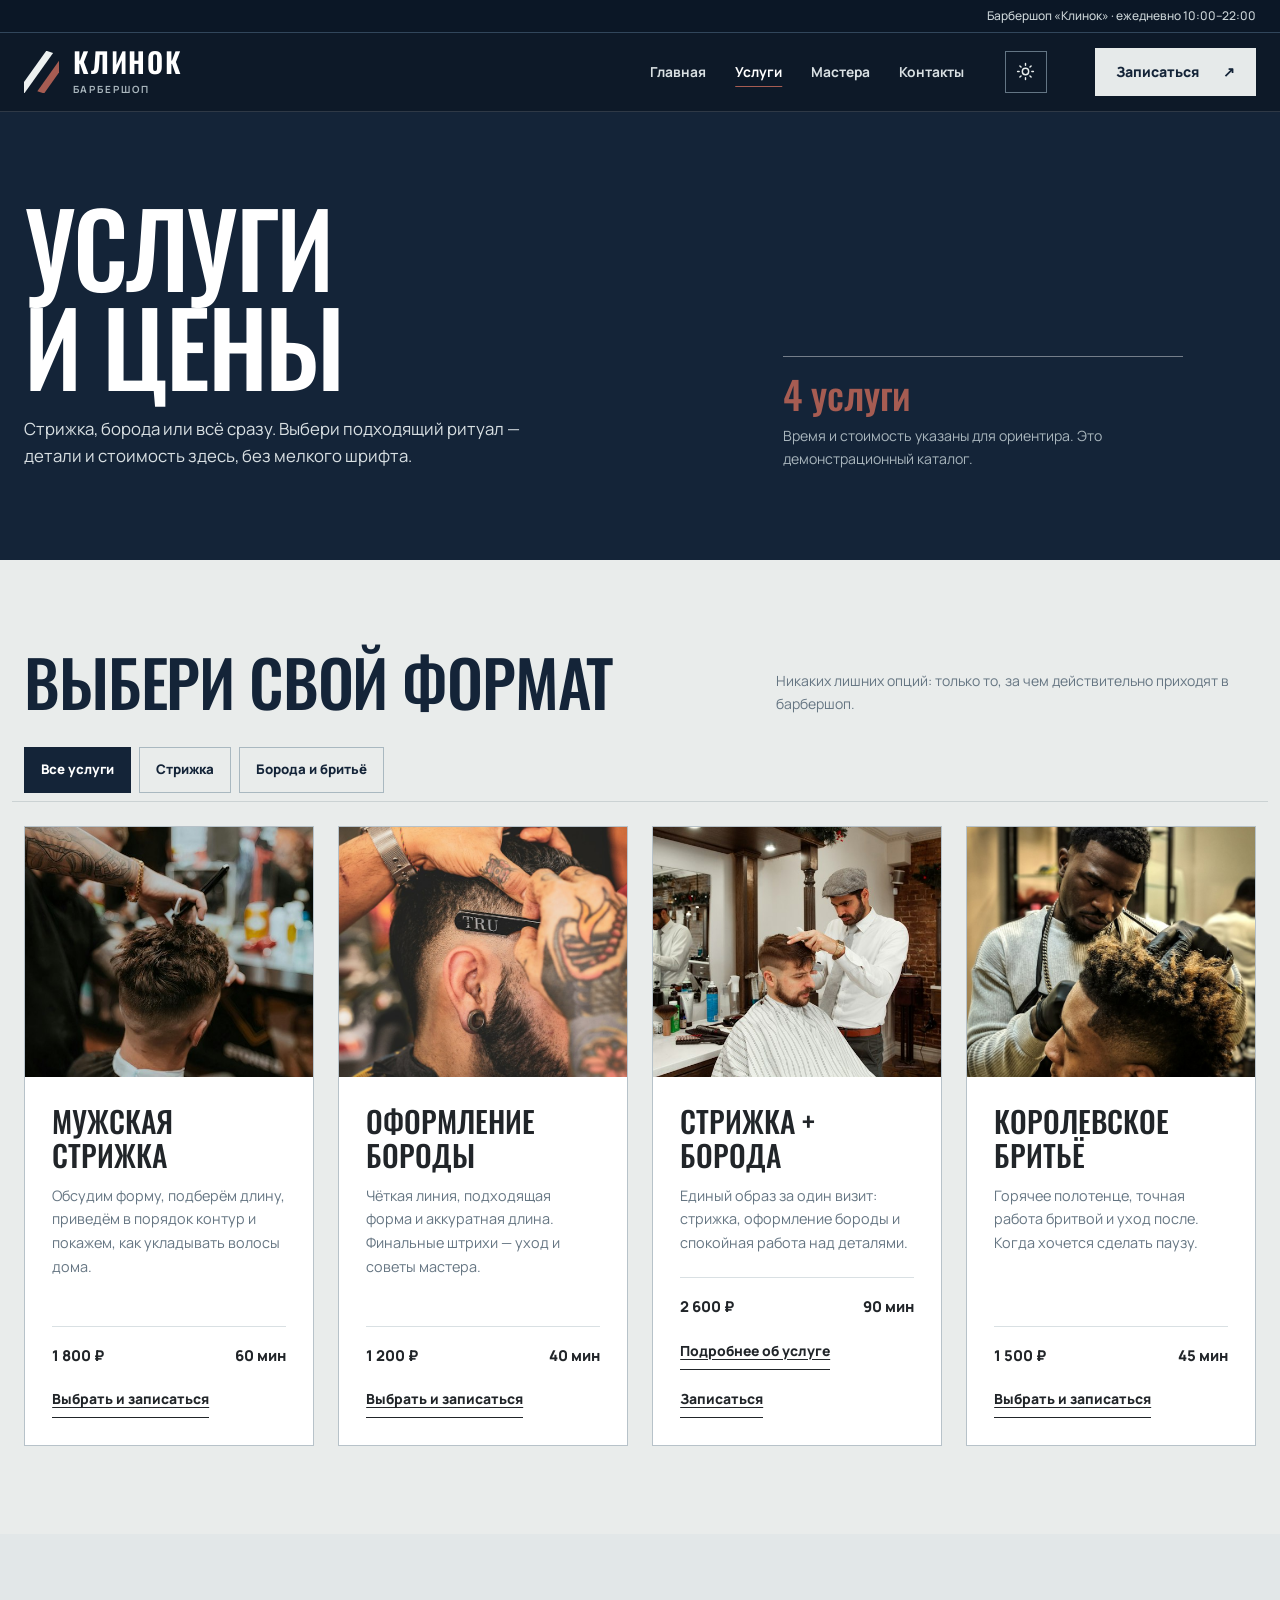
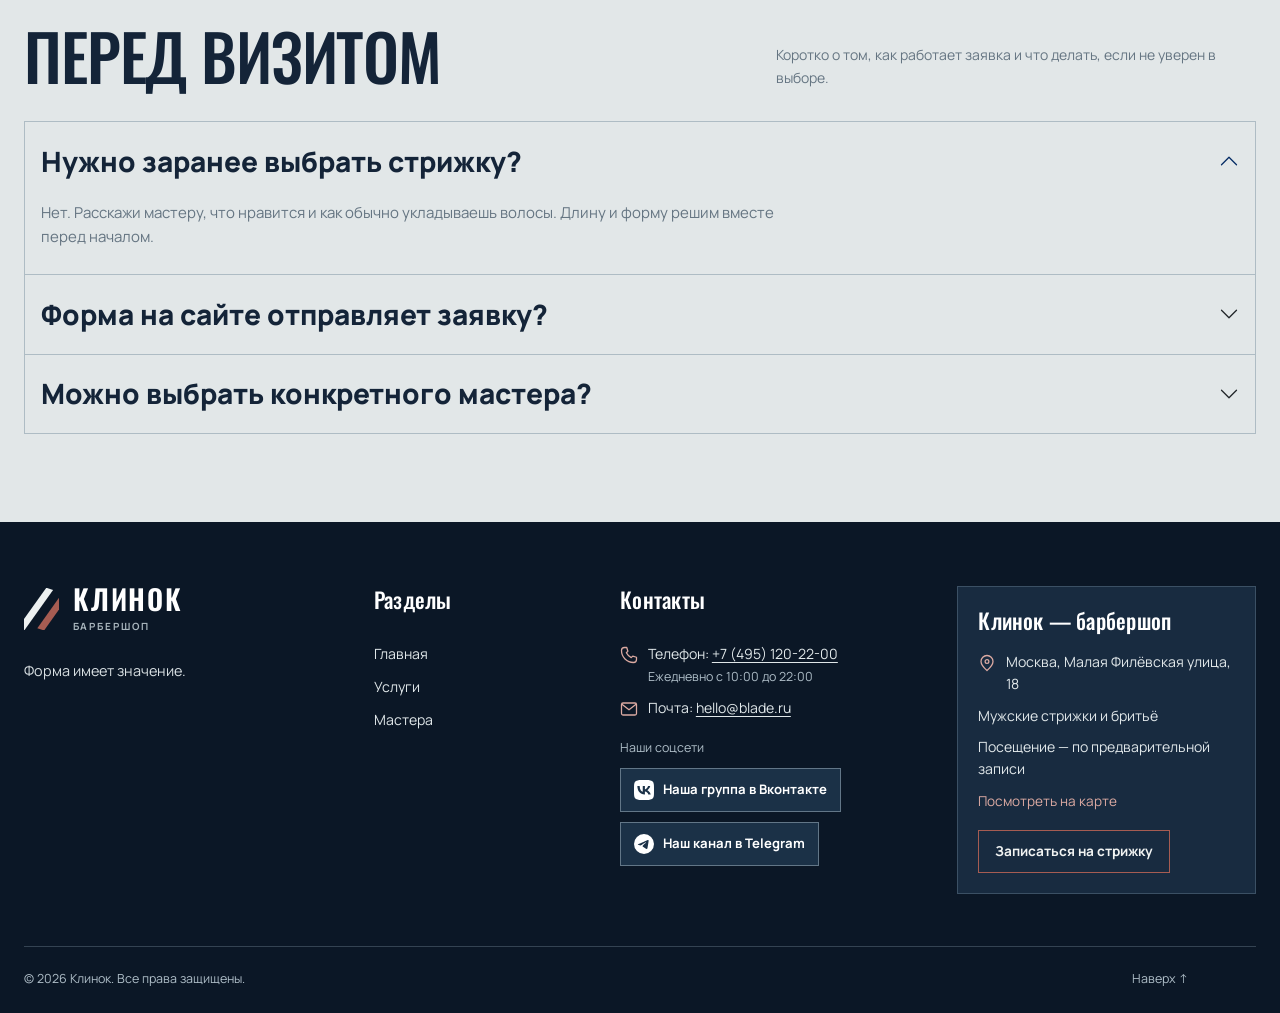
==== commit de39bbcf: "Вернуть контакты и обновить ссылки соцсетей" ====
--- a/catalog.html
+++ b/catalog.html
@@ -346,16 +346,25 @@
             <a href="catalog.html">Услуги</a>
             <a href="masters.html">Мастера</a>
           </nav>
-          <div class="footer-social">
-            <h2>Поделиться</h2>
+          <div class="footer-contact">
+            <h2>Контакты</h2>
+            <p class="footer-contact-line">
+              <svg class="footer-contact-icon" viewBox="0 0 24 24" aria-hidden="true" focusable="false"><path d="M6 2h3l1.5 5-2 2a15 15 0 0 0 6.5 6.5l2-2L22 15v3a4 4 0 0 1-4 4A16 16 0 0 1 2 6a4 4 0 0 1 4-4Z" /></svg>
+              <span>Телефон: <a href="tel:+74951202200">+7 (495) 120-22-00</a><small class="footer-call-hours">Ежедневно с 10:00 до 22:00</small></span>
+            </p>
+            <p class="footer-contact-line">
+              <svg class="footer-contact-icon" viewBox="0 0 24 24" aria-hidden="true" focusable="false"><rect x="2" y="4" width="20" height="16" rx="2" /><path d="m3 6 9 7 9-7" /></svg>
+              <span>Почта: <a href="mailto:hello@blade.ru">hello@blade.ru</a></span>
+            </p>
+            <p class="footer-social-label">Наши соцсети</p>
             <div class="social-links">
-              <a class="social-link" href="https://t.me/share/url?url=https%3A%2F%2Fmxtw3yka.github.io%2Fklinok-barbershop%2F" target="_blank" rel="noopener noreferrer">
+              <a class="social-link" href="https://yandex.ru/search/?text=Клинок+барбершоп+ВКонтакте" target="_blank" rel="noopener noreferrer">
+                <img src="assets/vk.svg" alt="" width="20" height="20" />
+                Наша группа в Вконтакте
+              </a>
+              <a class="social-link" href="https://yandex.ru/search/?text=Клинок+барбершоп+Telegram" target="_blank" rel="noopener noreferrer">
                 <img src="assets/telegram.svg" alt="" width="20" height="20" />
-                Telegram
-              </a>
-              <a class="social-link" href="https://vk.com/share.php?url=https%3A%2F%2Fmxtw3yka.github.io%2Fklinok-barbershop%2F" target="_blank" rel="noopener noreferrer">
-                <img src="assets/vk.svg" alt="" width="20" height="20" />
-                ВКонтакте
+                Наш канал в Telegram
               </a>
             </div>
           </div>
--- a/pages.css
+++ b/pages.css
@@ -932,11 +932,11 @@
   text-decoration: underline;
   text-underline-offset: 0.2em;
 }
-.contacts-page .contacts-share {
+.contacts-page .contacts-social {
   padding-left: clamp(1.5rem, 4vw, 3rem);
   border-left: 1px solid #637584;
 }
-.contacts-page .contacts-share p {
+.contacts-page .contacts-social p {
   max-width: 21rem;
 }
 @media (max-width: 760px) {
@@ -946,7 +946,7 @@
   .contacts-page .contacts-visit-grid {
     grid-template-columns: minmax(0, 1fr);
   }
-  .contacts-page .contacts-share {
+  .contacts-page .contacts-social {
     padding: 2rem 0 0;
     border-left: 0;
     border-top: 1px solid #637584;
--- a/footer-map.css
+++ b/footer-map.css
@@ -110,8 +110,8 @@
 
 .site-footer .footer-links,
 .inner-page .site-footer .footer-links,
-.site-footer .footer-social,
-.inner-page .site-footer .footer-social,
+.site-footer .footer-contact,
+.inner-page .site-footer .footer-contact,
 .site-footer .footer-address {
   display: flex;
   flex-direction: column;
@@ -123,6 +123,7 @@
 }
 
 .site-footer .footer-links a,
+.site-footer .footer-contact p,
 .site-footer .footer-address p {
   margin: 0;
   max-width: none;
@@ -130,12 +131,38 @@
   font: 400 0.88rem/1.6 var(--body, Manrope, Arial, sans-serif);
   overflow-wrap: anywhere;
 }
+.site-footer .footer-contact p a {
+  color: inherit;
+  font: inherit;
+  text-decoration: underline;
+  text-underline-offset: 0.22em;
+}
+.site-footer .footer-contact p a:hover {
+  color: #dcaaa2;
+}
+.site-footer .footer-contact .footer-contact-line {
+  display: flex;
+  align-items: flex-start;
+  gap: 0.6rem;
+}
+.site-footer .footer-call-hours {
+  display: block;
+  margin-top: 0.15rem;
+  color: #afbec8;
+  font: 400 0.78rem/1.45 var(--body, Manrope, Arial, sans-serif);
+}
+.site-footer .footer-contact .footer-social-label {
+  margin: 0.5rem 0 0;
+  color: #afbec8;
+  font-size: 0.78rem;
+}
 
 .site-footer .footer-address .footer-location-line {
   display: flex;
   align-items: flex-start;
   gap: 0.6rem;
 }
+.site-footer .footer-contact-icon,
 .site-footer .footer-location-icon {
   flex: none;
   width: 18px;
@@ -163,11 +190,15 @@
   flex-wrap: wrap;
   gap: 0.6rem;
 }
+.site-footer .footer-contact .social-links {
+  flex-direction: column;
+  align-items: flex-start;
+}
 .site-footer .social-link,
 .contacts-page .social-link {
   display: inline-flex;
   align-items: center;
-  justify-content: center;
+  justify-content: flex-start;
   gap: 0.55rem;
   min-height: 44px;
   padding: 0.65rem 0.8rem;
@@ -176,7 +207,9 @@
   color: #fff;
   font: 700 0.82rem/1.2 var(--body, Manrope, Arial, sans-serif);
   text-decoration: none;
-  white-space: nowrap;
+  max-width: 100%;
+  text-align: left;
+  white-space: normal;
   transition: background-color 0.2s, border-color 0.2s;
 }
 .site-footer .social-link:hover,
--- a/theme.css
+++ b/theme.css
@@ -98,7 +98,12 @@
 
 html[data-theme="light"] .site-footer.footer .footer-top h2 { color: #142438; }
 html[data-theme="light"] .site-footer.footer .footer-links a,
+html[data-theme="light"] .site-footer.footer .footer-contact p,
+html[data-theme="light"] .inner-page .site-footer.footer .footer-contact p,
 html[data-theme="light"] .site-footer.footer .footer-address p { color: #344b5c; }
+html[data-theme="light"] .site-footer .footer-contact-icon { color: #9b5b52; }
+html[data-theme="light"] .site-footer .footer-call-hours { color: #536777; }
+html[data-theme="light"] .site-footer.footer .footer-contact .footer-social-label { color: #536777; }
 html[data-theme="light"] .site-footer.footer .footer-map-link { color: #374f60; }
 html[data-theme="light"] .site-footer.footer .footer-map-link:hover { color: #a65c52; }
 html[data-theme="light"] .site-footer.footer .footer-cta,
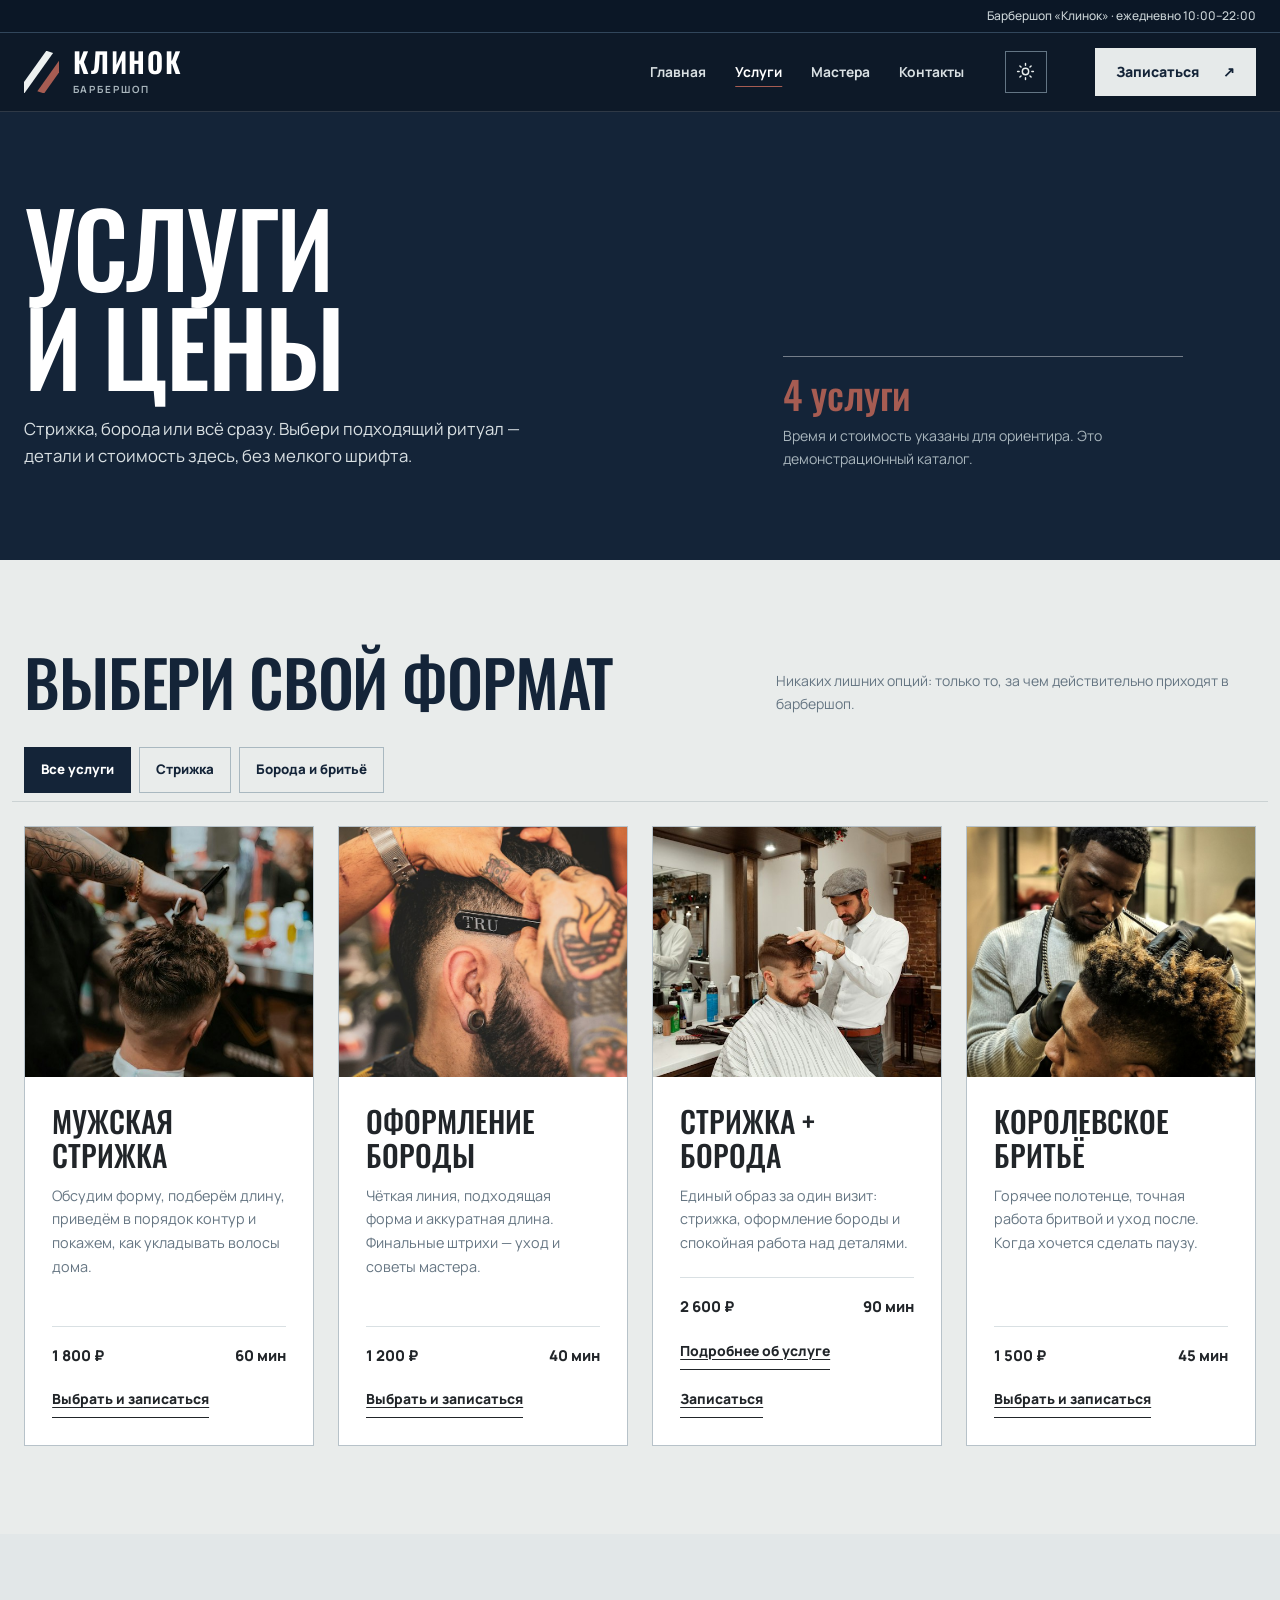
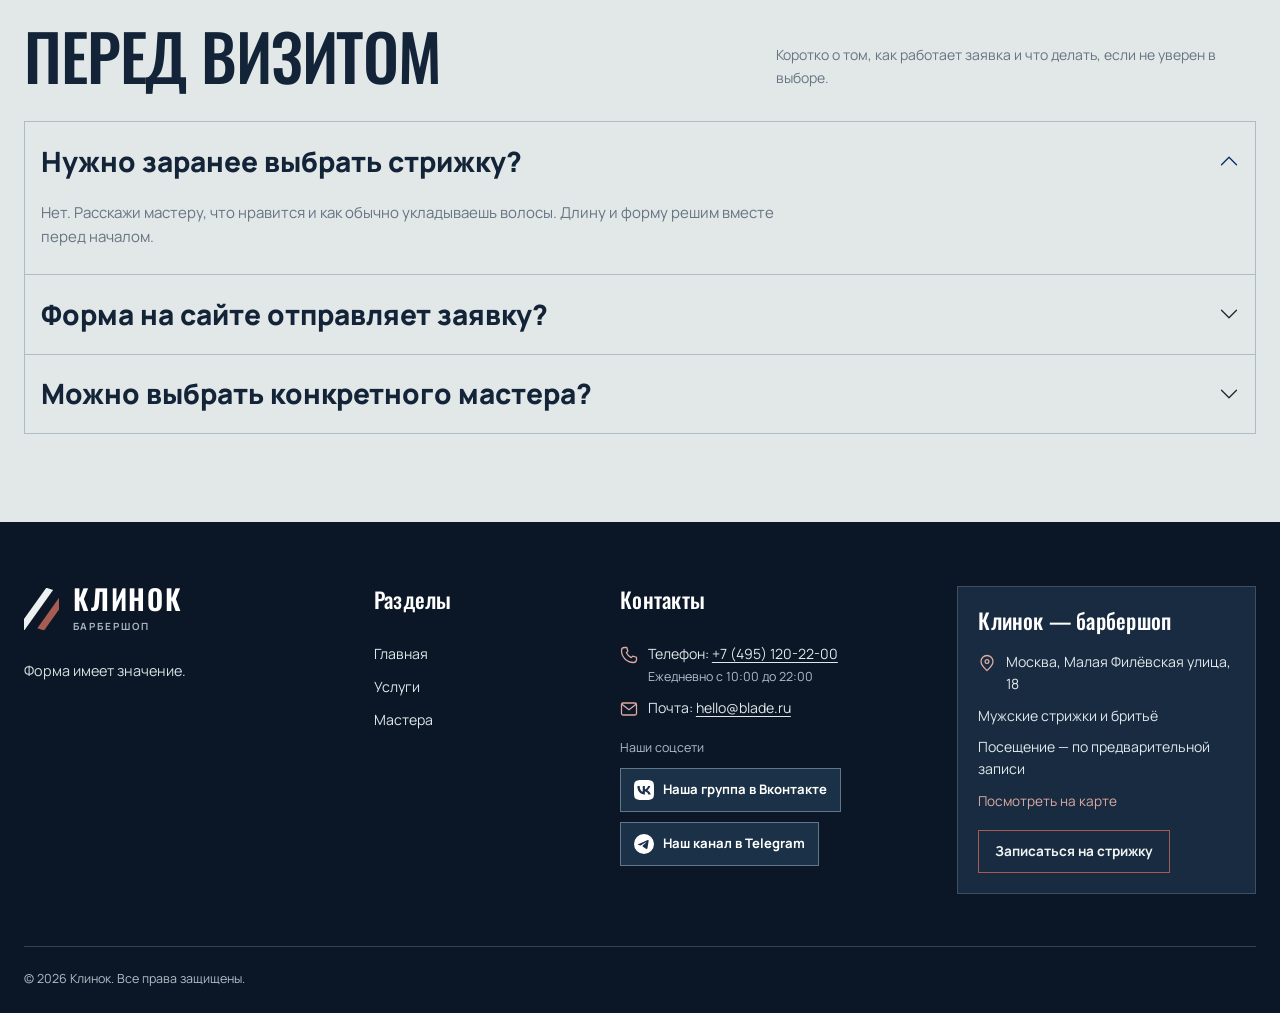
==== commit 6645fff0: "Стилизовать кнопку Наверх значком клинка" ====
--- a/catalog.html
+++ b/catalog.html
@@ -379,7 +379,6 @@
         </div>
         <div class="footer-bottom">
           <span>© <span id="year">2026</span> Клинок. Все права защищены.</span>
-          <a href="#top">Наверх ↑</a>
         </div>
       </div>
     </footer>
@@ -388,8 +387,9 @@
       id="back-to-top"
       type="button"
       aria-label="Вернуться наверх"
+      title="Наверх"
     >
-      ↑
+      <img src="assets/blade-up.svg" alt="" width="30" height="30" />
     </button>
   </body>
 </html>
--- a/styles.css
+++ b/styles.css
@@ -774,8 +774,7 @@
   font-size: 12px;
   font-weight: 700;
 }
-.footer-links a:hover,
-.footer-bottom a:hover {
+.footer-links a:hover {
   color: #fff;
   text-decoration: underline;
   text-underline-offset: 5px;
@@ -783,9 +782,6 @@
 .footer-bottom {
   border-top: 1px solid #344352;
   padding-top: 22px;
-  display: flex;
-  justify-content: space-between;
-  gap: 20px;
   color: #9aaab3;
   font-size: 11px;
 }
@@ -794,19 +790,18 @@
   right: 25px;
   bottom: 25px;
   z-index: 60;
-  width: 47px;
-  height: 47px;
-  border: 1px solid #91a0a9;
+  display: grid;
+  place-items: center;
+  width: 52px;
+  height: 52px;
+  padding: 0;
+  border: 1px solid #c48076;
   background: var(--ink);
-  color: #fff;
-  font-size: 24px;
-  line-height: 1;
+  cursor: pointer;
   opacity: 0;
   pointer-events: none;
   transform: translateY(10px);
-  transition:
-    opacity 0.2s,
-    transform 0.2s;
+  transition: opacity 0.2s, transform 0.2s, background-color 0.2s;
 }
 .back-to-top.is-visible {
   opacity: 1;
@@ -815,6 +810,15 @@
 }
 .back-to-top:hover {
   background: var(--ink-soft);
+}
+.back-to-top:focus-visible {
+  outline: 2px solid #e3afa7;
+  outline-offset: 3px;
+}
+.back-to-top img {
+  display: block;
+  width: 30px;
+  height: 30px;
 }
 .gallery-dialog {
   border: 0;
@@ -1123,13 +1127,6 @@
     grid-template-columns: 1fr;
     gap: 28px;
   }
-  .footer-bottom {
-    flex-wrap: wrap;
-    justify-content: flex-start;
-  }
-  .footer-bottom a {
-    margin-left: auto;
-  }
 }
 @media (prefers-reduced-motion: reduce) {
   html {
--- a/pages.css
+++ b/pages.css
@@ -609,34 +609,10 @@
   font-size: 0.88rem;
 }
 .inner-page .footer-bottom {
-  display: flex;
-  justify-content: space-between;
-  flex-wrap: wrap;
-  gap: 1rem;
   border-top: 1px solid #ffffff36;
   padding-top: 1.5rem;
   color: #a9bac6;
   font-size: 0.78rem;
-}
-.inner-page .back-to-top {
-  position: fixed;
-  right: 1.5rem;
-  bottom: 1.5rem;
-  z-index: 30;
-  width: 3rem;
-  height: 3rem;
-  border: 1px solid var(--blade-brass);
-  background: var(--blade-ink);
-  color: #fff;
-  cursor: pointer;
-  opacity: 0;
-  pointer-events: none;
-  transition: opacity 0.2s;
-}
-.inner-page .back-to-top.visible,
-.inner-page .back-to-top.is-visible {
-  opacity: 1;
-  pointer-events: auto;
 }
 @media (max-width: 991px) {
   .inner-page .navbar-collapse {
@@ -702,7 +678,6 @@
   html {
     scroll-behavior: auto;
   }
-  .inner-page .back-to-top,
   .inner-page .action-link {
     transition: none;
   }
--- a/footer-map.css
+++ b/footer-map.css
@@ -293,16 +293,6 @@
     gap: 2rem;
   }
 
-  .site-footer .footer-bottom,
-  .inner-page .site-footer .footer-bottom {
-    flex-direction: column;
-    align-items: flex-start;
-    gap: 0.65rem;
-  }
-  .site-footer .footer-bottom a {
-    margin-left: 0;
-  }
-
   .location-section {
     padding-block: 3rem;
   }
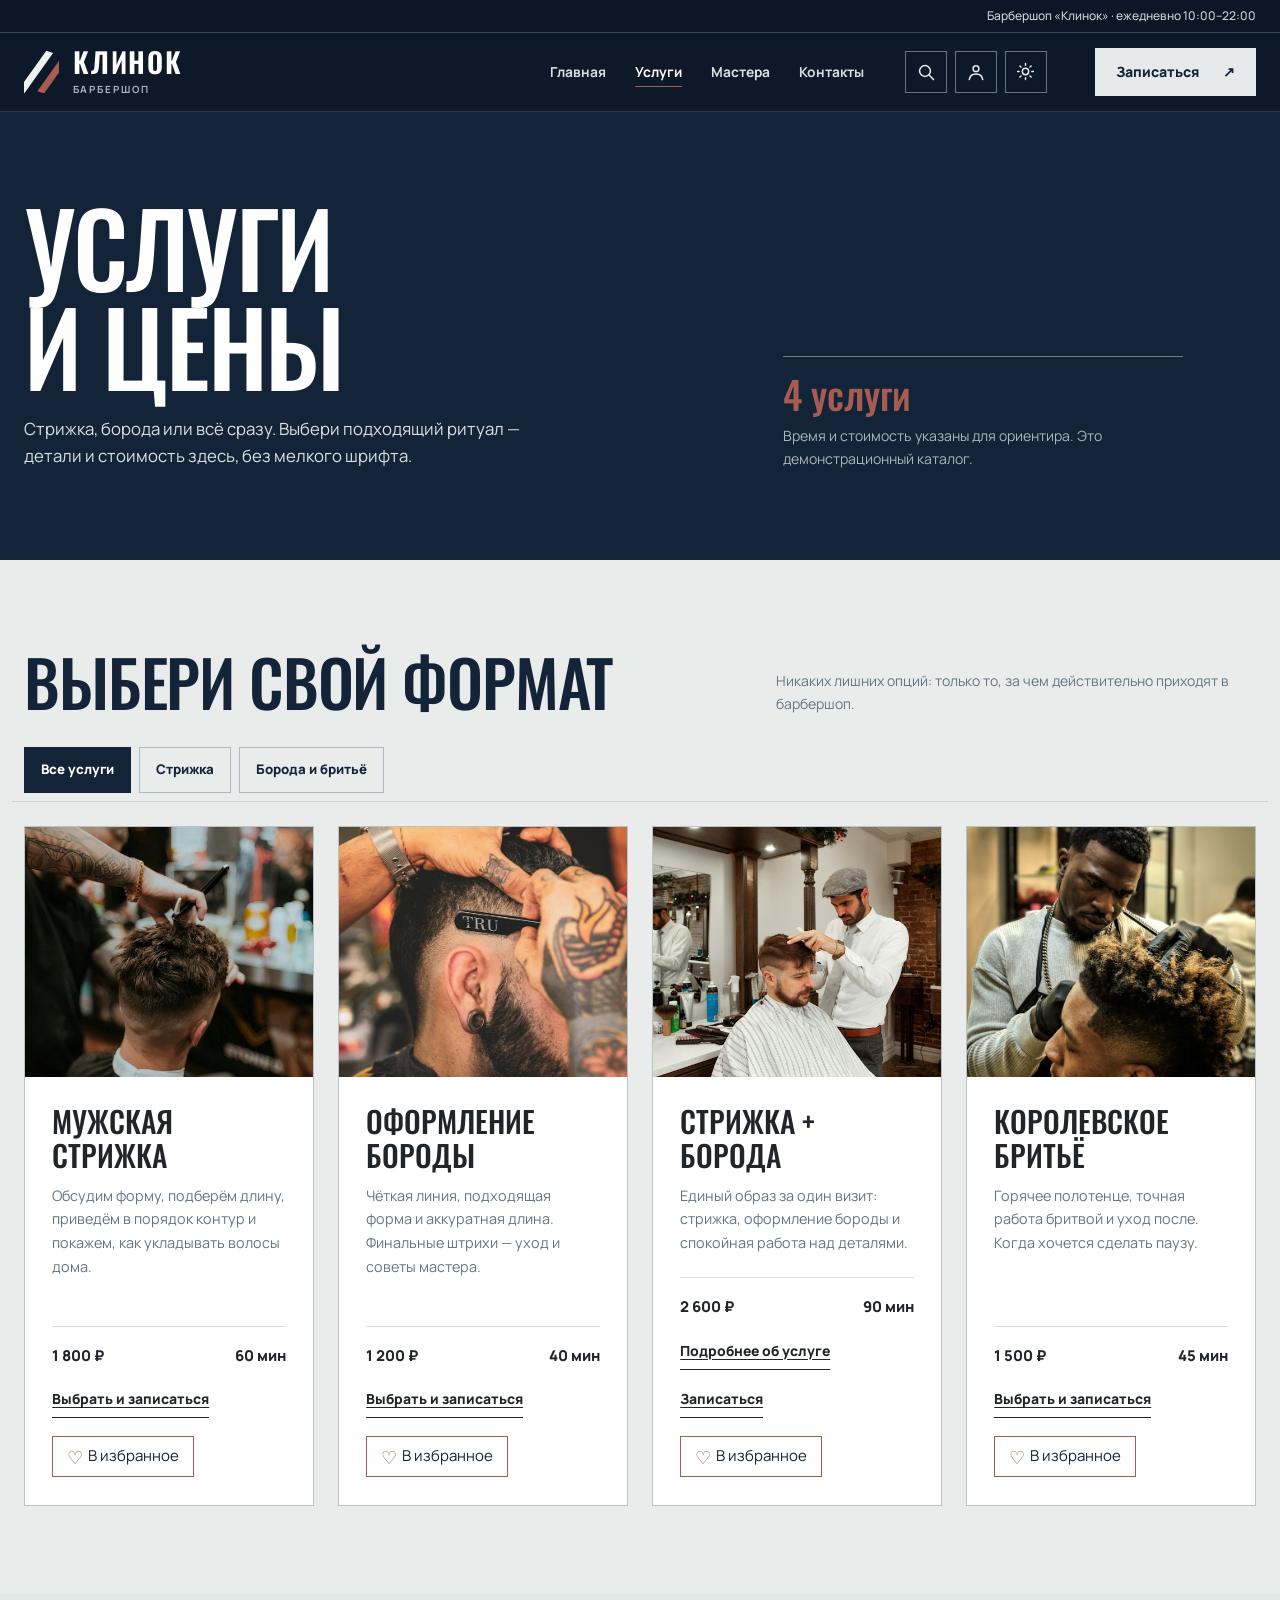
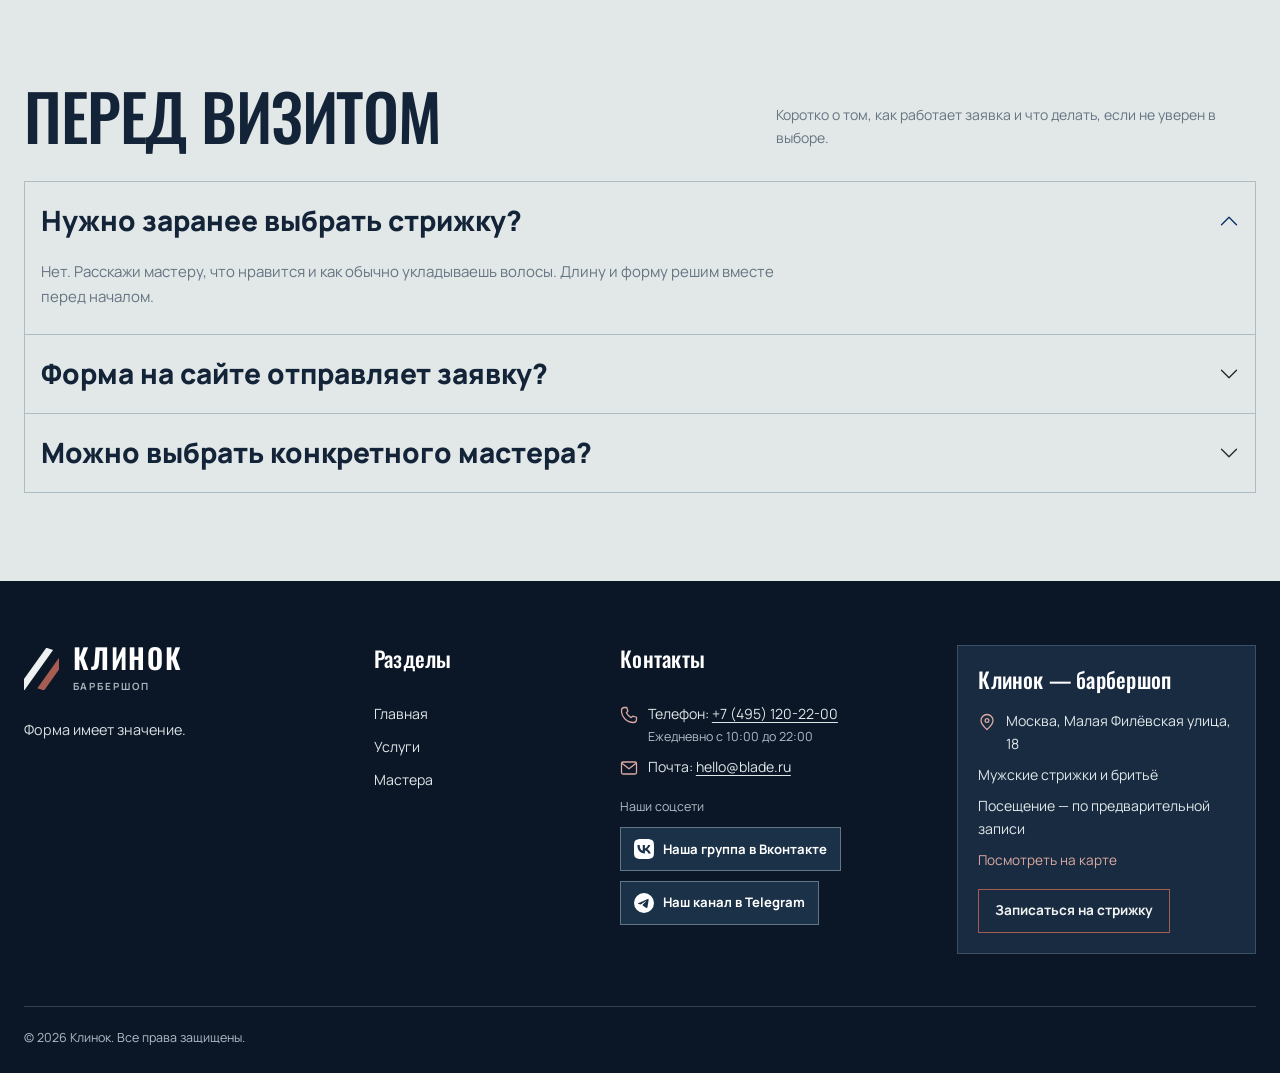
==== commit ec6e6ae1: "Добавить поиск, кабинет и слайдер до/после" ====
--- a/catalog.html
+++ b/catalog.html
@@ -144,7 +144,7 @@
             </button>
           </div>
           <div class="service-list row g-4">
-            <div class="col-md-6 col-xl-3" data-category="hair">
+            <div class="col-md-6 col-xl-3" data-category="hair" id="service-haircut">
               <article class="card service-card">
                 <img
                   src="assets/work-1.jpg"
@@ -168,7 +168,7 @@
                 </div>
               </article>
             </div>
-            <div class="col-md-6 col-xl-3" data-category="beard">
+            <div class="col-md-6 col-xl-3" data-category="beard" id="service-beard">
               <article class="card service-card">
                 <img
                   src="assets/work-2.jpg"
@@ -192,7 +192,7 @@
                 </div>
               </article>
             </div>
-            <div class="col-md-6 col-xl-3" data-category="hair beard">
+            <div class="col-md-6 col-xl-3" data-category="hair beard" id="service-combo">
               <article class="card service-card">
                 <img
                   src="assets/work-3.jpg"
@@ -218,7 +218,7 @@
                 </div>
               </article>
             </div>
-            <div class="col-md-6 col-xl-3" data-category="beard">
+            <div class="col-md-6 col-xl-3" data-category="beard" id="service-shave">
               <article class="card service-card">
                 <img
                   src="assets/work-4.jpg"
--- a/styles.css
+++ b/styles.css
@@ -21,6 +21,9 @@
   scroll-behavior: smooth;
   scroll-padding-top: 82px;
 }
+:target {
+  scroll-margin-top: 130px;
+}
 body {
   margin: 0;
   background: var(--paper);
@@ -42,6 +45,20 @@
 button {
   cursor: pointer;
 }
+@media (hover: hover) and (pointer: fine) {
+  html, body {
+    cursor: url("assets/cursor-blade.svg") 1 1, auto;
+  }
+  a, button, select, summary, [role="button"] {
+    cursor: url("assets/cursor-blade.svg") 1 1, pointer;
+  }
+  input, textarea, [contenteditable="true"] {
+    cursor: text;
+  }
+  input[type="range"] {
+    cursor: ew-resize;
+  }
+}
 img {
   max-width: 100%;
   display: block;
@@ -158,6 +175,39 @@
 }
 .site-header .navbar-collapse {
   gap: 28px;
+}
+.site-header .header-tools {
+  display: flex;
+  flex: none;
+  align-items: center;
+  gap: 8px;
+}
+.site-header .header-utility {
+  display: inline-flex;
+  flex: none;
+  align-items: center;
+  justify-content: center;
+  width: 42px;
+  height: 42px;
+  border: 1px solid #637584;
+  color: #e9eeed;
+  text-decoration: none;
+}
+.site-header .header-utility:hover {
+  background: #ffffff1a;
+  color: #fff;
+}
+.site-header .header-utility[aria-current="page"] {
+  border-color: var(--accent);
+}
+.site-header .header-utility svg {
+  width: 20px;
+  height: 20px;
+  fill: none;
+  stroke: currentColor;
+  stroke-width: 1.8;
+  stroke-linecap: round;
+  stroke-linejoin: round;
 }
 .primary-nav {
   align-items: center;
@@ -892,6 +942,9 @@
     border-top: 1px solid #31465b;
     margin-top: 10px;
   }
+  .site-header .header-tools {
+    margin-top: 13px;
+  }
   .primary-nav {
     align-items: flex-start;
     gap: 4px;
--- a/theme.css
+++ b/theme.css
@@ -53,6 +53,8 @@
 html[data-theme="light"] .inner-page .site-header .nav-book:hover { background: #344e63; color: #fff; }
 html[data-theme="light"] .site-header .theme-toggle { color: #142438; border-color: #a8b6bd; }
 html[data-theme="light"] .site-header .theme-toggle:hover { background: #e3e9e9; }
+html[data-theme="light"] .site-header .header-utility { color: #142438; border-color: #a8b6bd; }
+html[data-theme="light"] .site-header .header-utility:hover { background: #e3e9e9; color: #142438; }
 html[data-theme="light"] .site-header .navbar-toggler { border-color: #9aabb4; }
 html[data-theme="light"] .site-header .navbar-toggler-icon,
 html[data-theme="light"] .inner-page .site-header .navbar-toggler-icon { filter: brightness(0); }
@@ -150,9 +152,39 @@
 }
 
 @media (max-width: 991px) {
-  .site-header .theme-toggle { margin-top: 13px; margin-right: 12px; }
   html[data-theme="light"] .site-header .navbar-collapse { border-top-color: #ccd6d9; }
 }
 @media (max-width: 767px) {
   html[data-theme="light"] .hero-shade { background: linear-gradient(90deg, #edf1f1ed, #edf1f1bf), linear-gradient(0deg, #edf1f1b3, transparent 45%); }
 }
+
+@media (prefers-reduced-motion: no-preference) {
+  body,
+  .site-header,
+  .site-header .hours-strip,
+  .hero,
+  .about,
+  .works,
+  .booking-panel,
+  .location-section,
+  .location-grid,
+  .site-footer.footer,
+  .inner-page .page-intro,
+  .inner-page .featured-service {
+    transition: background-color 0.35s ease, color 0.35s ease, border-color 0.35s ease;
+  }
+  .site-header .theme-toggle {
+    transition: transform 0.35s ease, background-color 0.35s ease, color 0.35s ease, border-color 0.35s ease;
+  }
+  html[data-theme="light"] .site-header .theme-toggle {
+    transform: rotate(180deg);
+  }
+}
+
+@media (hover: hover) and (pointer: fine) {
+  .site-header .theme-toggle,
+  .inner-page .filter-button,
+  .back-to-top {
+    cursor: url("assets/cursor-blade.svg") 1 1, pointer;
+  }
+}
